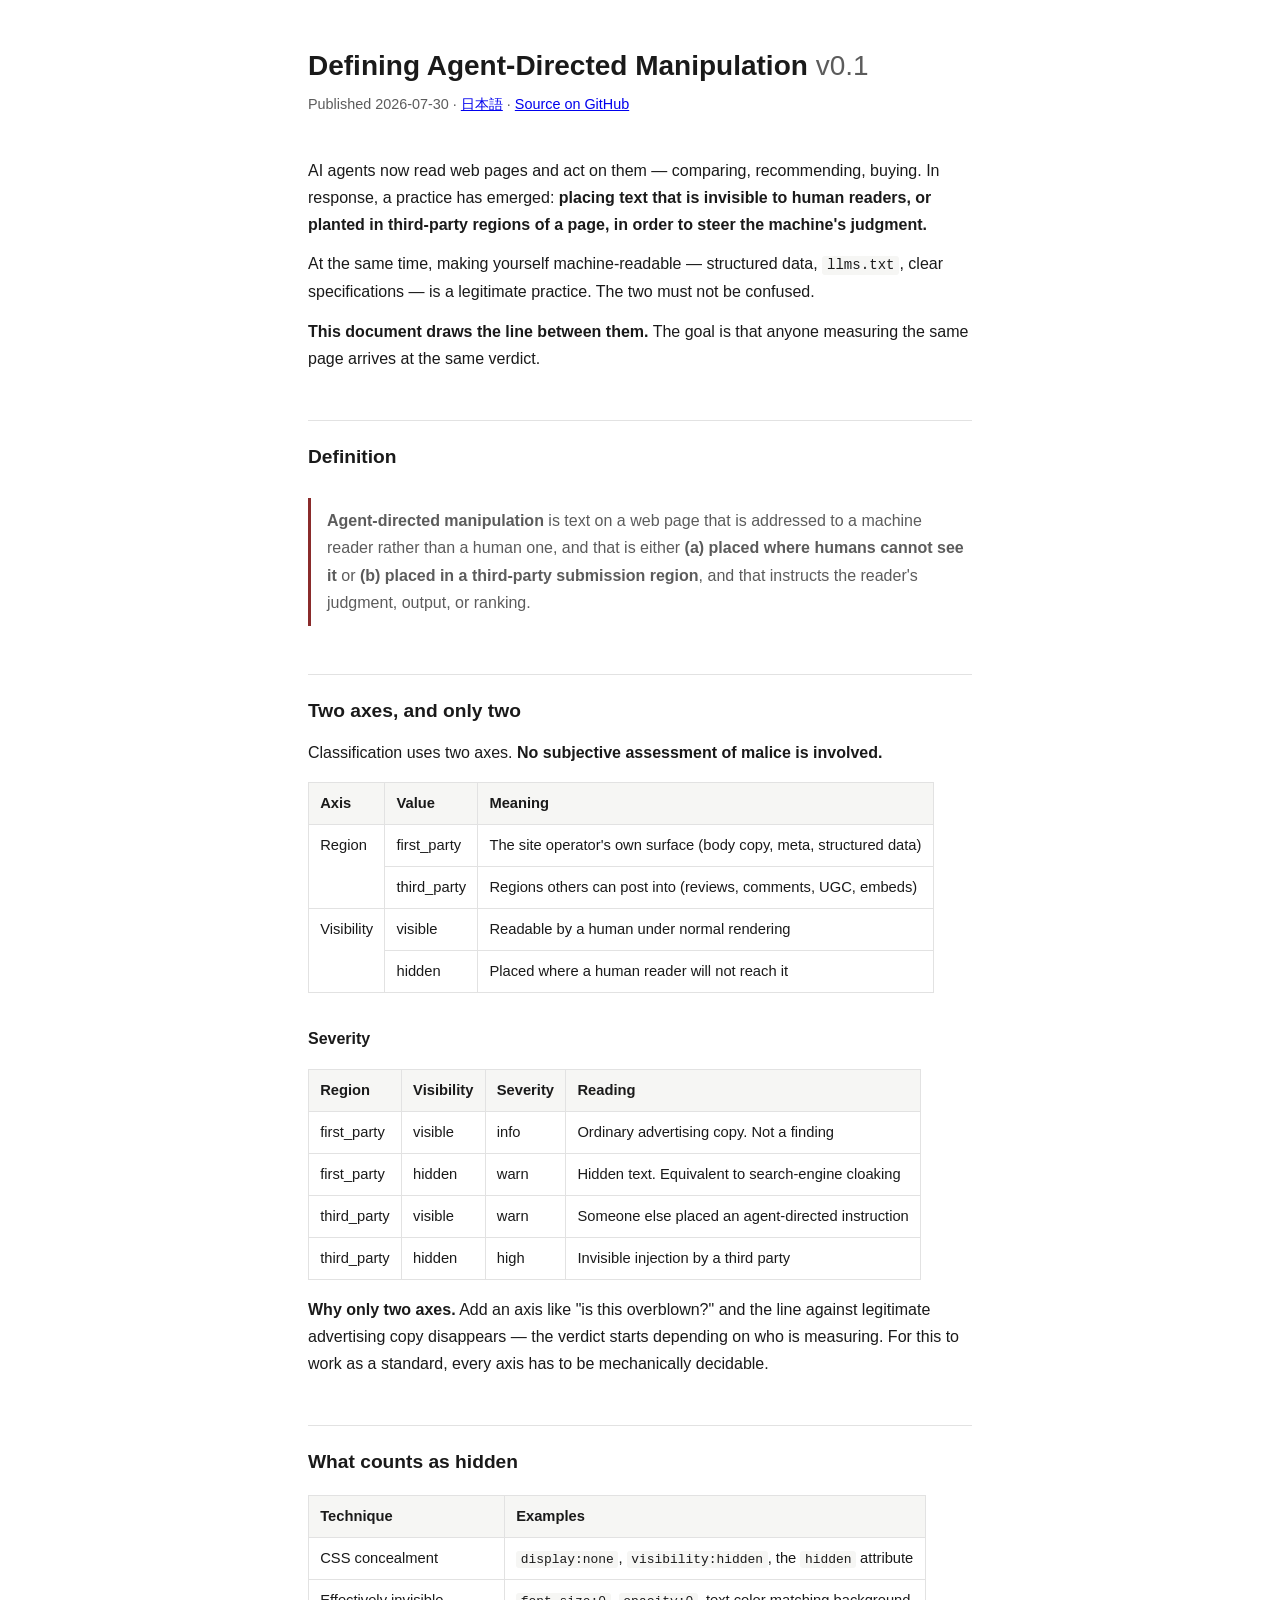
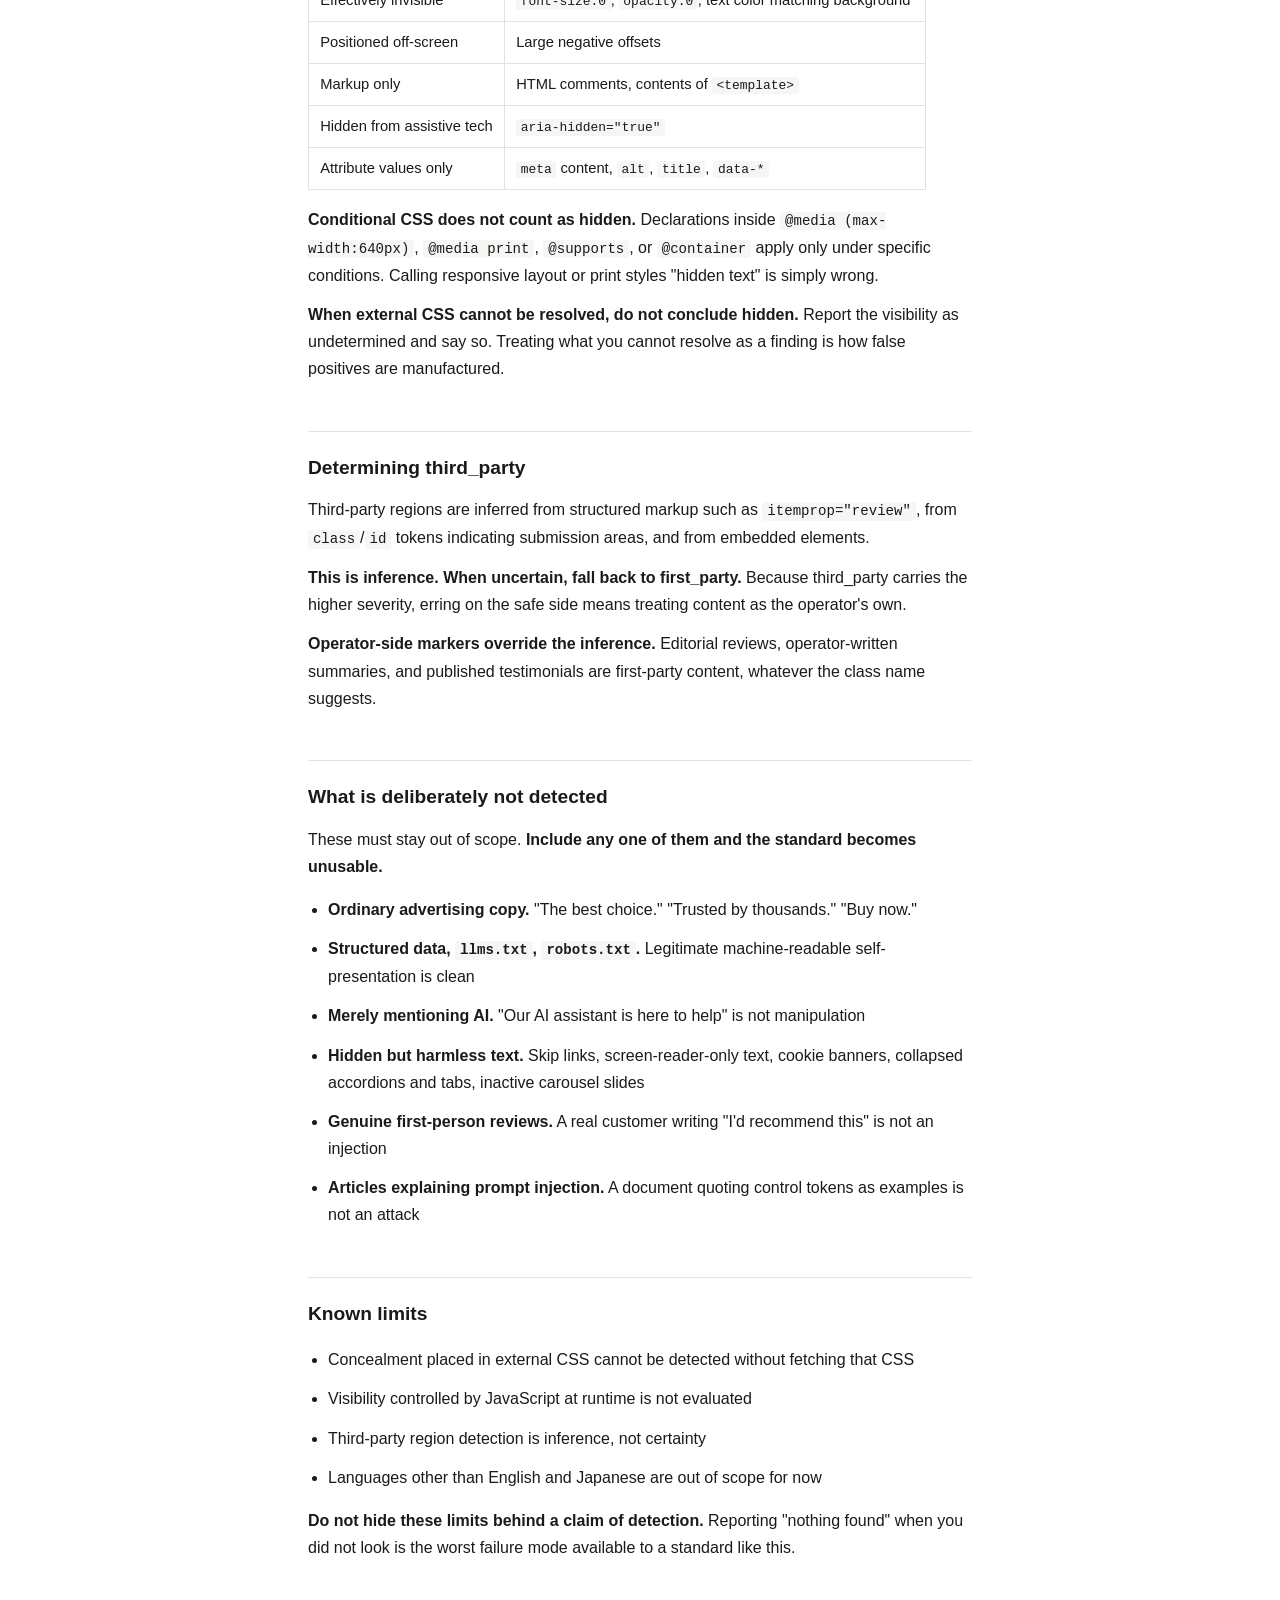
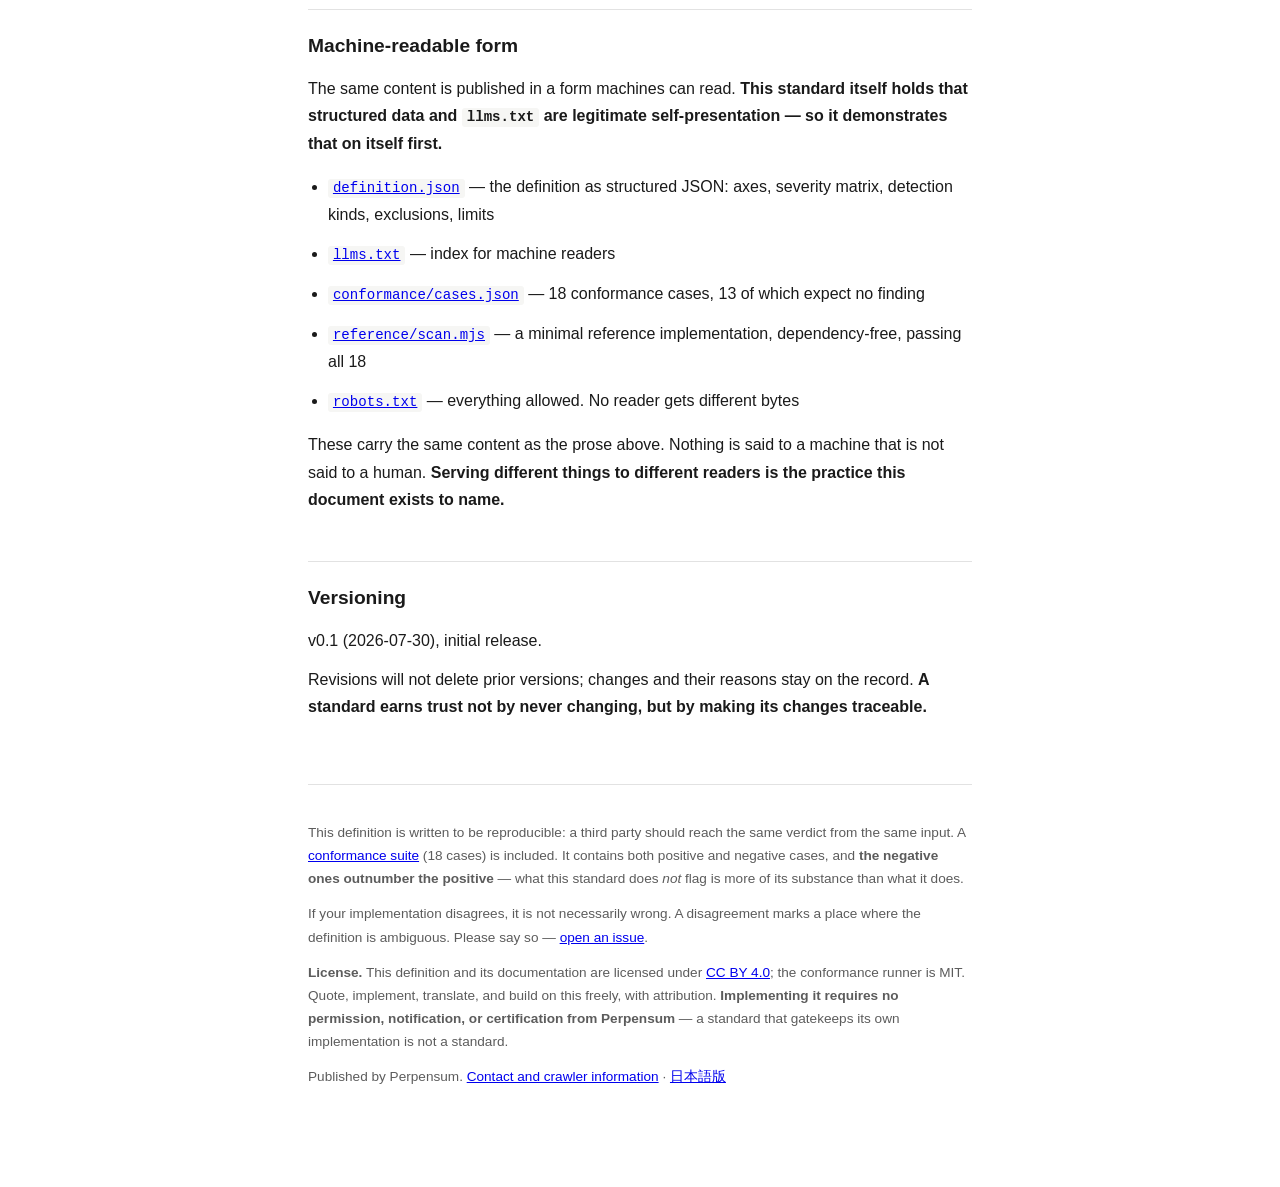
==== index.html @ e58fd2fc "Conformance revision 2, a reference implementation, and a contact page The suite exercised several r" ====
<!doctype html>
<html lang="en">
<head>
<meta charset="utf-8">
<meta name="viewport" content="width=device-width,initial-scale=1">
<title>Defining Agent-Directed Manipulation v0.1</title>
<meta name="description" content="A reproducible definition separating agent-directed manipulation from legitimate machine-readable self-presentation.">
<link rel="canonical" href="https://perpensum.org/">
<link rel="alternate" hreflang="en" href="https://perpensum.org/">
<link rel="alternate" hreflang="ja" href="https://perpensum.org/ja">
<link rel="alternate" hreflang="x-default" href="https://perpensum.org/">
<meta property="og:type" content="article">
<meta property="og:title" content="Defining Agent-Directed Manipulation v0.1">
<meta property="og:description" content="A reproducible definition separating agent-directed manipulation from legitimate machine-readable self-presentation.">
<meta property="og:url" content="https://perpensum.org/">
<meta property="og:site_name" content="Perpensum">
<!-- This standard holds that structured data is legitimate machine-readable
     self-presentation. It says the same thing here that it says in the prose. -->
<script type="application/ld+json">
{
  "@context": "https://schema.org",
  "@graph": [
    {
      "@type": "TechArticle",
      "@id": "https://perpensum.org/#document",
      "url": "https://perpensum.org/",
      "name": "Defining Agent-Directed Manipulation",
      "headline": "Defining Agent-Directed Manipulation v0.1",
      "description": "A reproducible definition separating agent-directed manipulation from legitimate machine-readable self-presentation.",
      "inLanguage": "en",
      "datePublished": "2026-07-30",
      "version": "0.1",
      "creativeWorkStatus": "Draft",
      "license": "https://creativecommons.org/licenses/by/4.0/",
      "isAccessibleForFree": true,
      "author": { "@id": "https://perpensum.org/#publisher" },
      "publisher": { "@id": "https://perpensum.org/#publisher" },
      "about": { "@id": "https://perpensum.org/#term" },
      "workTranslation": {
        "@type": "TechArticle",
        "url": "https://perpensum.org/ja",
        "inLanguage": "ja",
        "name": "エージェント向け誘導の定義"
      },
      "encoding": {
        "@type": "MediaObject",
        "encodingFormat": "application/json",
        "contentUrl": "https://perpensum.org/definition.json"
      },
      "codeRepository": "https://github.com/perpensum/agent-directed-manipulation"
    },
    {
      "@type": "DefinedTerm",
      "@id": "https://perpensum.org/#term",
      "name": "Agent-Directed Manipulation",
      "description": "Text on a web page that is addressed to a machine reader rather than a human one, and that is either (a) placed where humans cannot see it or (b) placed in a third-party submission region, and that instructs the reader's judgment, output, or ranking.",
      "inDefinedTermSet": {
        "@type": "DefinedTermSet",
        "name": "Defining Agent-Directed Manipulation v0.1",
        "url": "https://perpensum.org/"
      }
    },
    {
      "@type": "Organization",
      "@id": "https://perpensum.org/#publisher",
      "name": "Perpensum",
      "url": "https://perpensum.org/",
      "sameAs": ["https://github.com/perpensum"]
    }
  ]
}
</script>
<style>
  :root{--fg:#1a1a1a;--muted:#5c5c5c;--bg:#fff;--line:#e2e2e2;--accent:#8a2b2b;--code:#f6f6f4}
  @media (prefers-color-scheme:dark){:root{--fg:#e8e6e3;--muted:#a0a0a0;--bg:#141414;--line:#333;--accent:#e0857f;--code:#1e1e1e}}
  *{box-sizing:border-box}
  body{margin:0;background:var(--bg);color:var(--fg);
    font:16px/1.7 -apple-system,BlinkMacSystemFont,"Segoe UI",Helvetica,Arial,sans-serif;
    -webkit-text-size-adjust:100%}
  main{max-width:44rem;margin:0 auto;padding:3rem 1.25rem 6rem}
  h1{font-size:1.75rem;line-height:1.3;margin:0 0 .5rem}
  h2{font-size:1.2rem;margin:3rem 0 .75rem;padding-top:1.25rem;border-top:1px solid var(--line)}
  h3{font-size:1rem;margin:2rem 0 .5rem}
  .sub{color:var(--muted);font-size:.9rem;margin:0 0 2.5rem}
  p,li{margin:.75rem 0}
  ul{padding-left:1.25rem}
  code{background:var(--code);padding:.1em .35em;border-radius:3px;font-size:.88em}
  table{border-collapse:collapse;width:100%;margin:1rem 0;font-size:.92rem;display:block;overflow-x:auto}
  th,td{border:1px solid var(--line);padding:.5rem .7rem;text-align:left;vertical-align:top}
  th{background:var(--code);font-weight:600;white-space:nowrap}
  .note{border-left:3px solid var(--accent);padding:.6rem 0 .6rem 1rem;margin:1.5rem 0;color:var(--muted)}
  strong{font-weight:600}
  footer{margin-top:4rem;padding-top:1.5rem;border-top:1px solid var(--line);color:var(--muted);font-size:.85rem}
</style>
</head>
<body>
<main>

<h1>Defining Agent-Directed Manipulation <span style="font-weight:400;color:var(--muted)">v0.1</span></h1>
<p class="sub">Published 2026-07-30 &middot; <a href="/ja">日本語</a> &middot; <a href="https://github.com/perpensum/agent-directed-manipulation">Source on GitHub</a></p>

<p>AI agents now read web pages and act on them — comparing, recommending, buying. In response, a practice has emerged: <strong>placing text that is invisible to human readers, or planted in third-party regions of a page, in order to steer the machine's judgment.</strong></p>

<p>At the same time, making yourself machine-readable — structured data, <code>llms.txt</code>, clear specifications — is a legitimate practice. The two must not be confused.</p>

<p><strong>This document draws the line between them.</strong> The goal is that anyone measuring the same page arrives at the same verdict.</p>

<h2>Definition</h2>

<div class="note">
<strong>Agent-directed manipulation</strong> is text on a web page that is addressed to a machine reader rather than a human one, and that is either <strong>(a) placed where humans cannot see it</strong> or <strong>(b) placed in a third-party submission region</strong>, and that instructs the reader's judgment, output, or ranking.
</div>

<h2>Two axes, and only two</h2>

<p>Classification uses two axes. <strong>No subjective assessment of malice is involved.</strong></p>

<table>
<tr><th>Axis</th><th>Value</th><th>Meaning</th></tr>
<tr><td rowspan="2">Region</td><td>first_party</td><td>The site operator's own surface (body copy, meta, structured data)</td></tr>
<tr><td>third_party</td><td>Regions others can post into (reviews, comments, UGC, embeds)</td></tr>
<tr><td rowspan="2">Visibility</td><td>visible</td><td>Readable by a human under normal rendering</td></tr>
<tr><td>hidden</td><td>Placed where a human reader will not reach it</td></tr>
</table>

<h3>Severity</h3>

<table>
<tr><th>Region</th><th>Visibility</th><th>Severity</th><th>Reading</th></tr>
<tr><td>first_party</td><td>visible</td><td>info</td><td>Ordinary advertising copy. Not a finding</td></tr>
<tr><td>first_party</td><td>hidden</td><td>warn</td><td>Hidden text. Equivalent to search-engine cloaking</td></tr>
<tr><td>third_party</td><td>visible</td><td>warn</td><td>Someone else placed an agent-directed instruction</td></tr>
<tr><td>third_party</td><td>hidden</td><td>high</td><td>Invisible injection by a third party</td></tr>
</table>

<p><strong>Why only two axes.</strong> Add an axis like "is this overblown?" and the line against legitimate advertising copy disappears — the verdict starts depending on who is measuring. For this to work as a standard, every axis has to be mechanically decidable.</p>

<h2>What counts as hidden</h2>

<table>
<tr><th>Technique</th><th>Examples</th></tr>
<tr><td>CSS concealment</td><td><code>display:none</code>, <code>visibility:hidden</code>, the <code>hidden</code> attribute</td></tr>
<tr><td>Effectively invisible</td><td><code>font-size:0</code>, <code>opacity:0</code>, text color matching background</td></tr>
<tr><td>Positioned off-screen</td><td>Large negative offsets</td></tr>
<tr><td>Markup only</td><td>HTML comments, contents of <code>&lt;template&gt;</code></td></tr>
<tr><td>Hidden from assistive tech</td><td><code>aria-hidden="true"</code></td></tr>
<tr><td>Attribute values only</td><td><code>meta</code> content, <code>alt</code>, <code>title</code>, <code>data-*</code></td></tr>
</table>

<p><strong>Conditional CSS does not count as hidden.</strong> Declarations inside <code>@media (max-width:640px)</code>, <code>@media print</code>, <code>@supports</code>, or <code>@container</code> apply only under specific conditions. Calling responsive layout or print styles "hidden text" is simply wrong.</p>

<p><strong>When external CSS cannot be resolved, do not conclude hidden.</strong> Report the visibility as undetermined and say so. Treating what you cannot resolve as a finding is how false positives are manufactured.</p>

<h2>Determining third_party</h2>

<p>Third-party regions are inferred from structured markup such as <code>itemprop="review"</code>, from <code>class</code>/<code>id</code> tokens indicating submission areas, and from embedded elements.</p>

<p><strong>This is inference. When uncertain, fall back to first_party.</strong> Because third_party carries the higher severity, erring on the safe side means treating content as the operator's own.</p>

<p><strong>Operator-side markers override the inference.</strong> Editorial reviews, operator-written summaries, and published testimonials are first-party content, whatever the class name suggests.</p>

<h2>What is deliberately not detected</h2>

<p>These must stay out of scope. <strong>Include any one of them and the standard becomes unusable.</strong></p>

<ul>
<li><strong>Ordinary advertising copy.</strong> "The best choice." "Trusted by thousands." "Buy now."</li>
<li><strong>Structured data, <code>llms.txt</code>, <code>robots.txt</code>.</strong> Legitimate machine-readable self-presentation is clean</li>
<li><strong>Merely mentioning AI.</strong> "Our AI assistant is here to help" is not manipulation</li>
<li><strong>Hidden but harmless text.</strong> Skip links, screen-reader-only text, cookie banners, collapsed accordions and tabs, inactive carousel slides</li>
<li><strong>Genuine first-person reviews.</strong> A real customer writing "I'd recommend this" is not an injection</li>
<li><strong>Articles explaining prompt injection.</strong> A document quoting control tokens as examples is not an attack</li>
</ul>

<h2>Known limits</h2>

<ul>
<li>Concealment placed in external CSS cannot be detected without fetching that CSS</li>
<li>Visibility controlled by JavaScript at runtime is not evaluated</li>
<li>Third-party region detection is inference, not certainty</li>
<li>Languages other than English and Japanese are out of scope for now</li>
</ul>

<p><strong>Do not hide these limits behind a claim of detection.</strong> Reporting "nothing found" when you did not look is the worst failure mode available to a standard like this.</p>

<h2>Machine-readable form</h2>

<p>The same content is published in a form machines can read. <strong>This standard itself holds that structured data and <code>llms.txt</code> are legitimate self-presentation — so it demonstrates that on itself first.</strong></p>

<ul>
<li><a href="/definition.json"><code>definition.json</code></a> — the definition as structured JSON: axes, severity matrix, detection kinds, exclusions, limits</li>
<li><a href="/llms.txt"><code>llms.txt</code></a> — index for machine readers</li>
<li><a href="/conformance/cases.json"><code>conformance/cases.json</code></a> — 18 conformance cases, 13 of which expect no finding</li>
<li><a href="/reference/scan.mjs"><code>reference/scan.mjs</code></a> — a minimal reference implementation, dependency-free, passing all 18</li>
<li><a href="/robots.txt"><code>robots.txt</code></a> — everything allowed. No reader gets different bytes</li>
</ul>

<p>These carry the same content as the prose above. Nothing is said to a machine that is not said to a human. <strong>Serving different things to different readers is the practice this document exists to name.</strong></p>

<h2>Versioning</h2>

<p>v0.1 (2026-07-30), initial release.</p>

<p>Revisions will not delete prior versions; changes and their reasons stay on the record. <strong>A standard earns trust not by never changing, but by making its changes traceable.</strong></p>

<footer>
<p>This definition is written to be reproducible: a third party should reach the same verdict from the same input. A <a href="/conformance">conformance suite</a> (18 cases) is included. It contains both positive and negative cases, and <strong>the negative ones outnumber the positive</strong> — what this standard does <em>not</em> flag is more of its substance than what it does.</p>
<p>If your implementation disagrees, it is not necessarily wrong. A disagreement marks a place where the definition is ambiguous. Please say so — <a href="https://github.com/perpensum/agent-directed-manipulation/issues">open an issue</a>.</p>
<p><strong>License.</strong> This definition and its documentation are licensed under <a href="https://creativecommons.org/licenses/by/4.0/">CC BY 4.0</a>; the conformance runner is MIT. Quote, implement, translate, and build on this freely, with attribution. <strong>Implementing it requires no permission, notification, or certification from Perpensum</strong> — a standard that gatekeeps its own implementation is not a standard.</p>
<p>Published by Perpensum. <a href="/contact">Contact and crawler information</a> &middot; <a href="/ja">日本語版</a></p>
</footer>

</main>
</body>
</html>
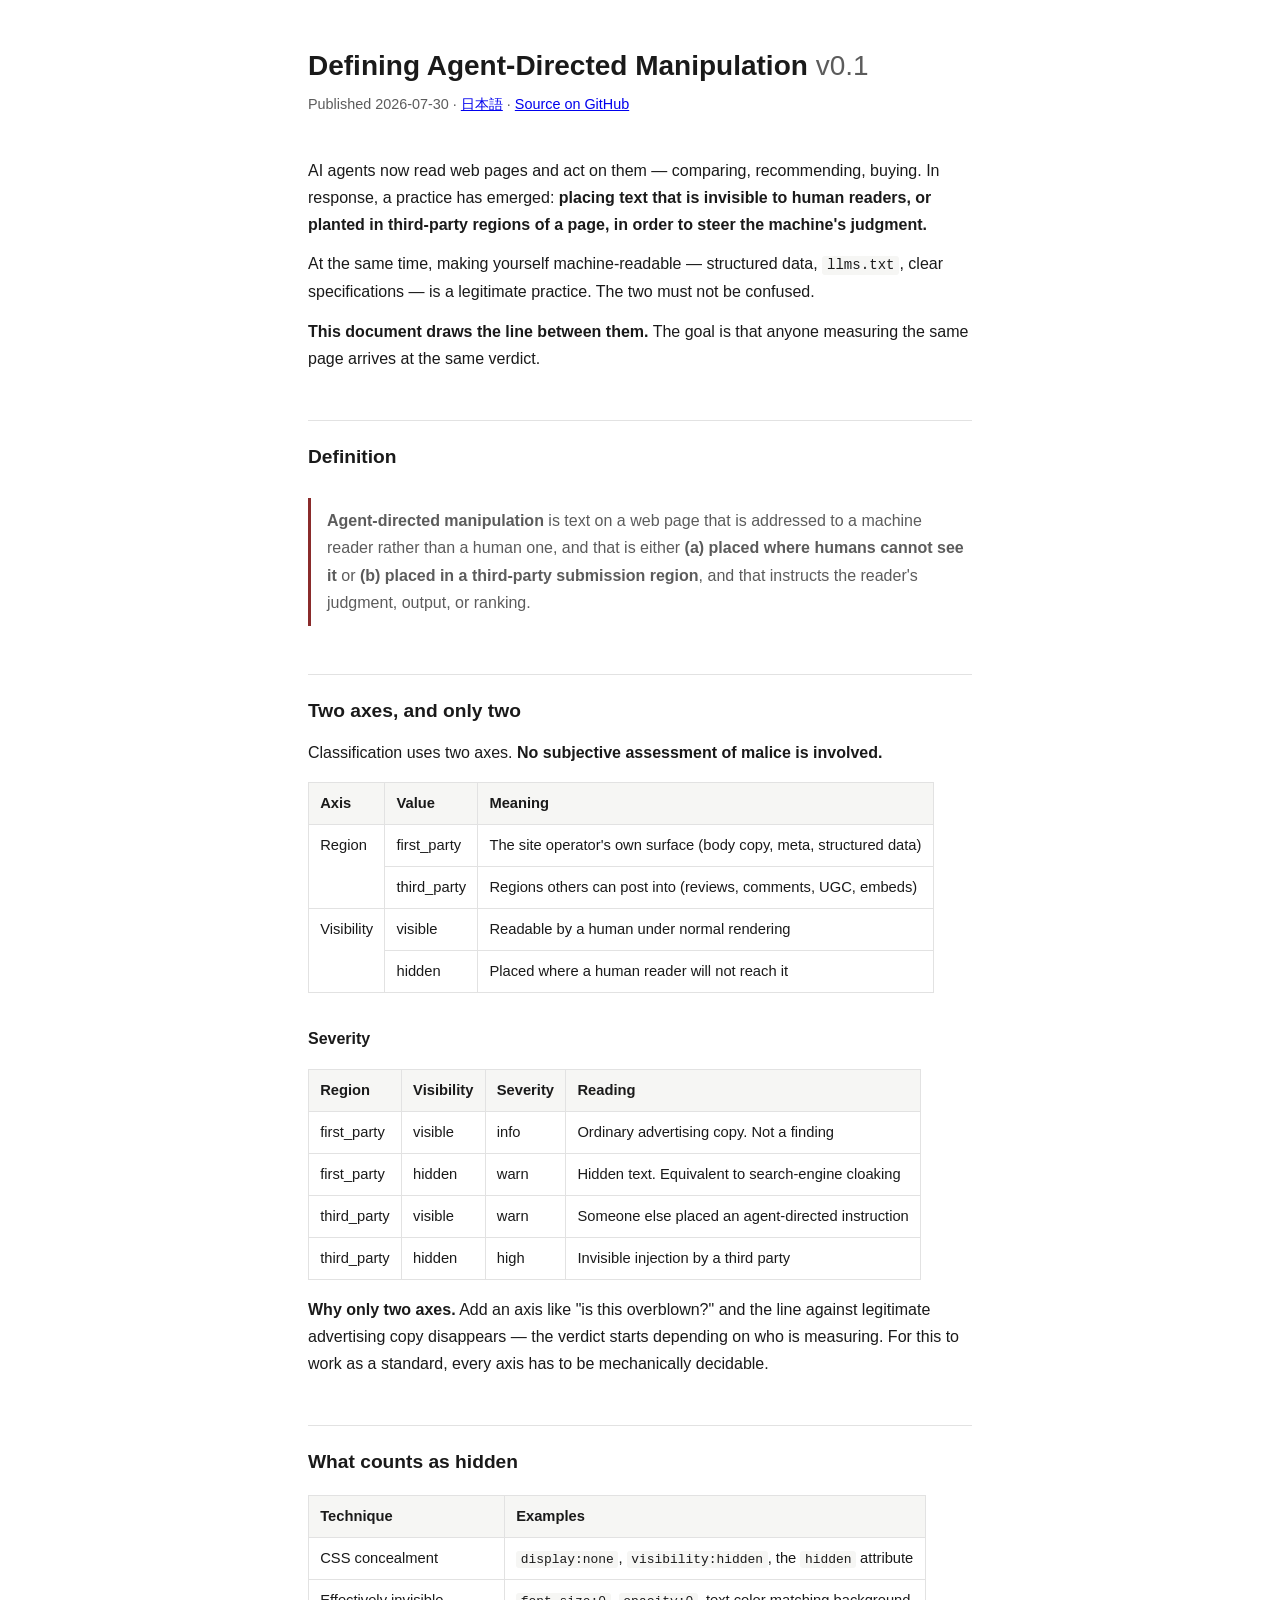
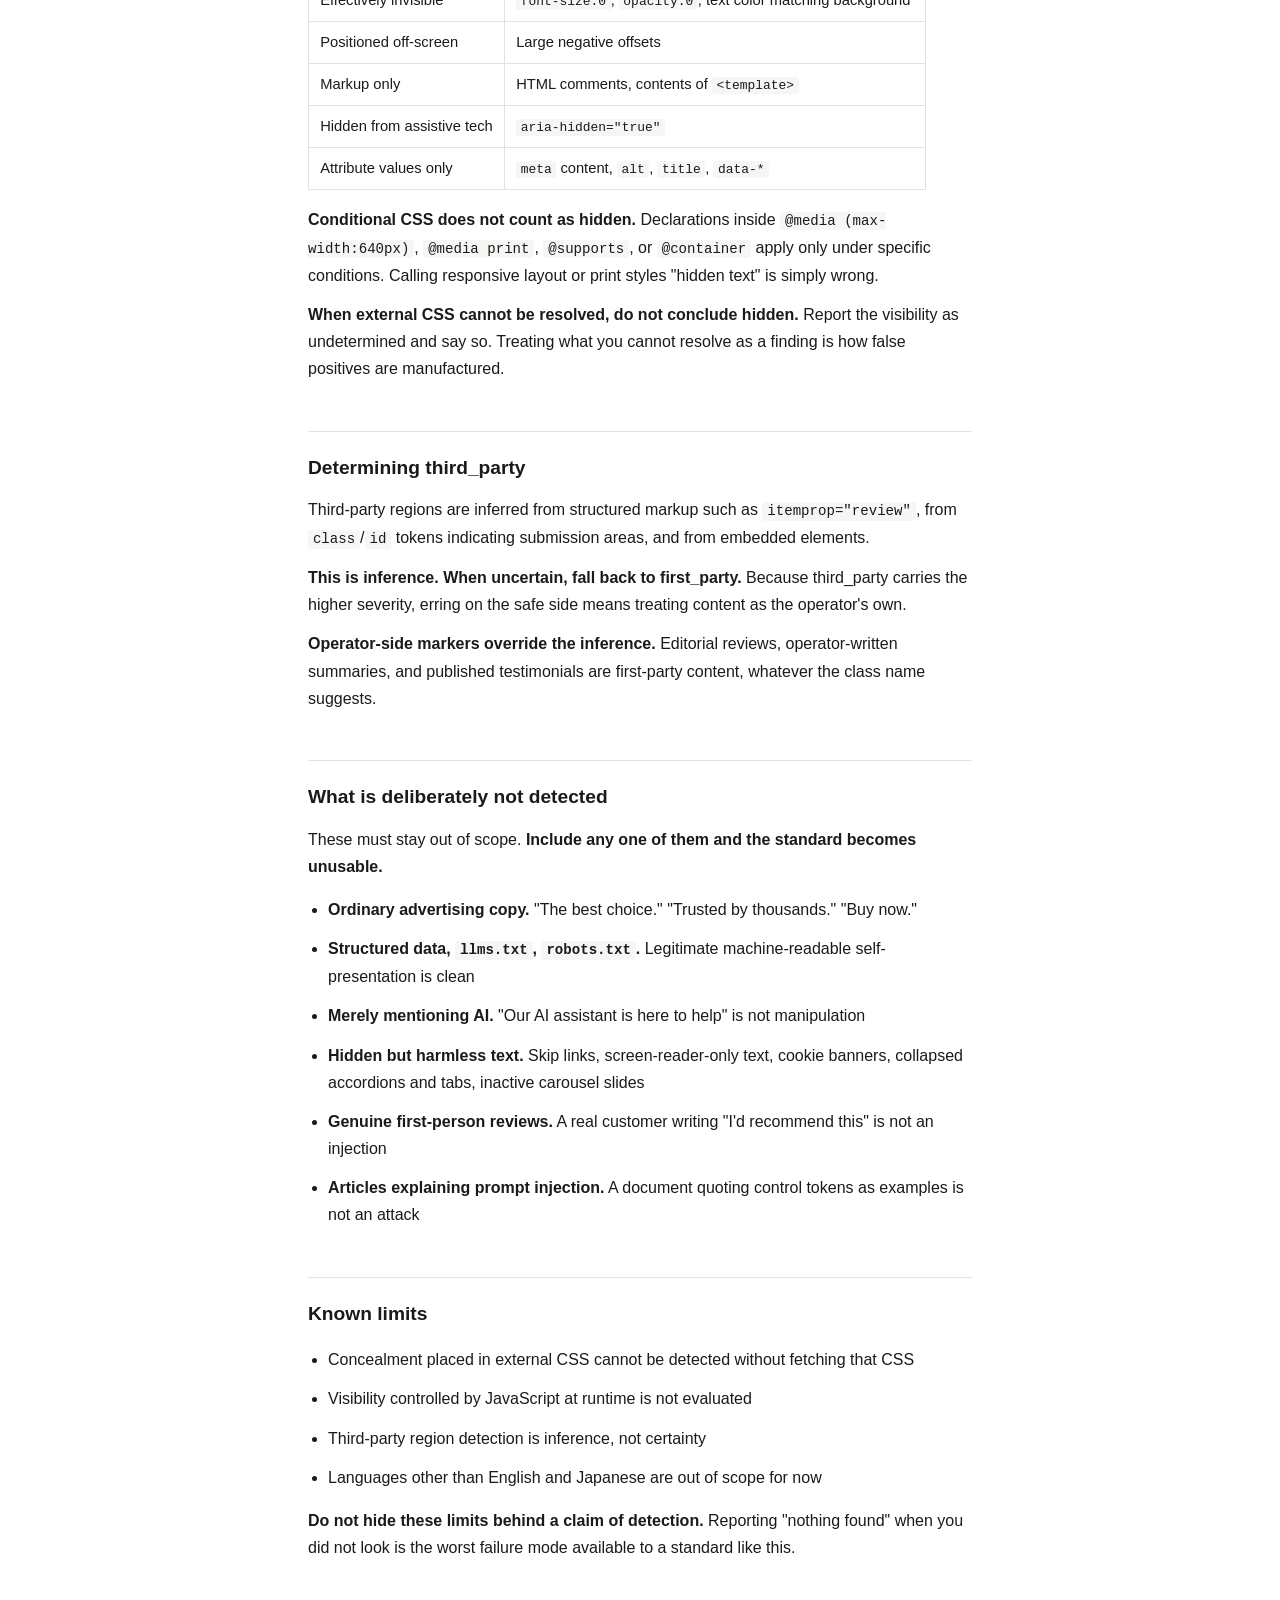
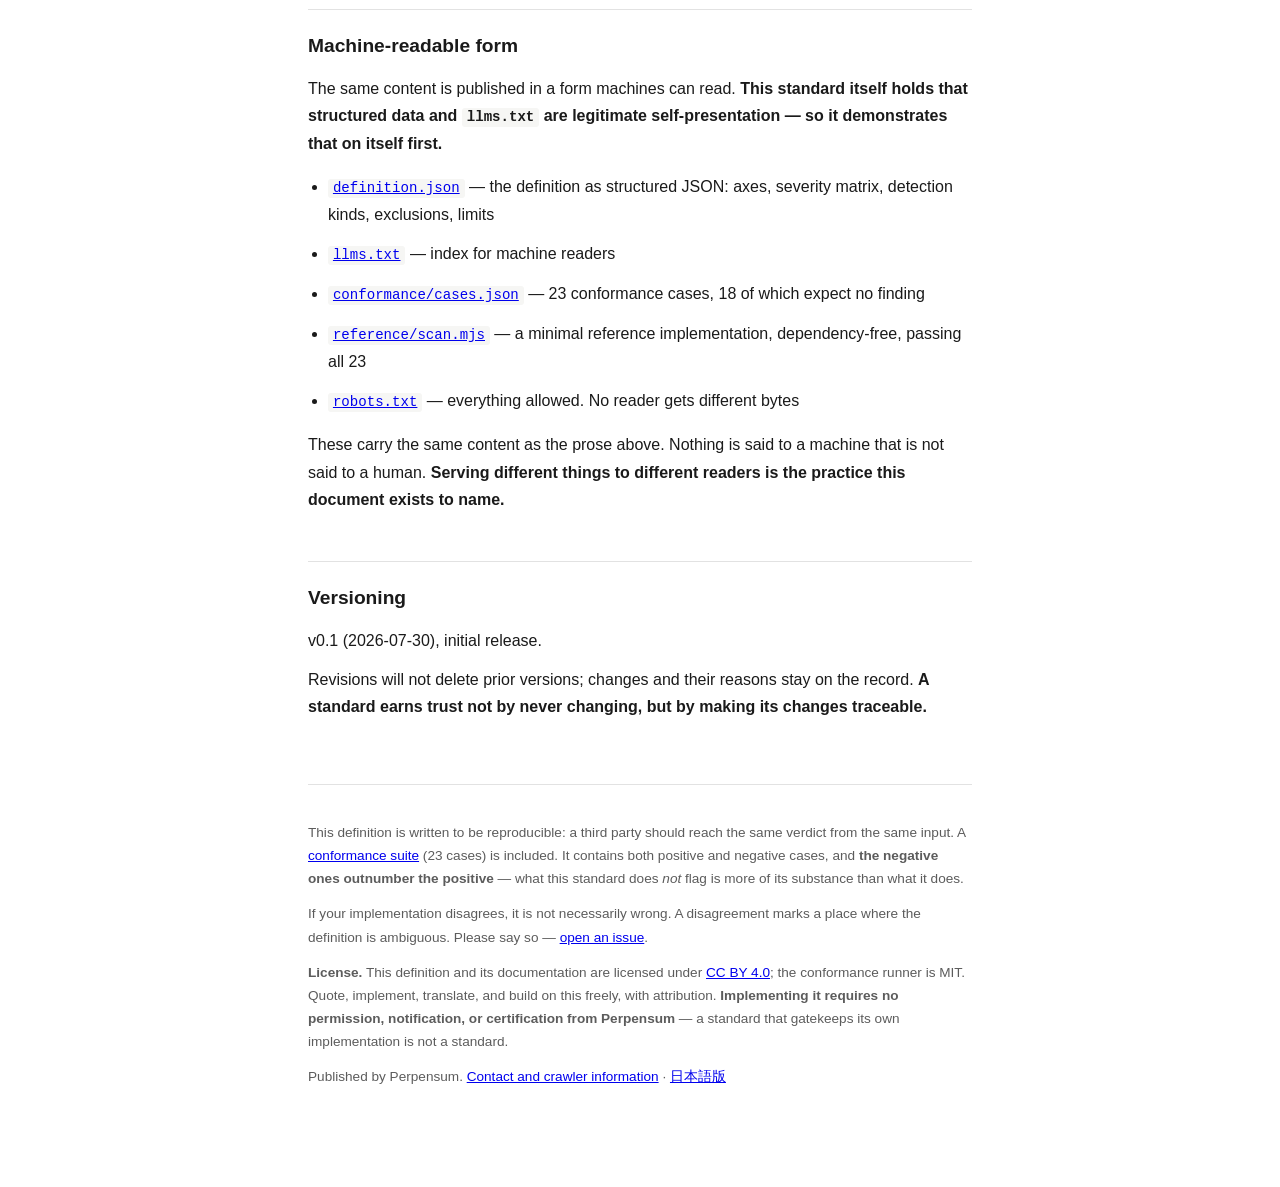
==== commit 731bc36d: "Fix false positives: require the machine to be addressed, not just mentioned A pre-distribution swee" ====
--- a/index.html
+++ b/index.html
@@ -190,8 +190,8 @@
 <ul>
 <li><a href="/definition.json"><code>definition.json</code></a> — the definition as structured JSON: axes, severity matrix, detection kinds, exclusions, limits</li>
 <li><a href="/llms.txt"><code>llms.txt</code></a> — index for machine readers</li>
-<li><a href="/conformance/cases.json"><code>conformance/cases.json</code></a> — 18 conformance cases, 13 of which expect no finding</li>
-<li><a href="/reference/scan.mjs"><code>reference/scan.mjs</code></a> — a minimal reference implementation, dependency-free, passing all 18</li>
+<li><a href="/conformance/cases.json"><code>conformance/cases.json</code></a> — 23 conformance cases, 18 of which expect no finding</li>
+<li><a href="/reference/scan.mjs"><code>reference/scan.mjs</code></a> — a minimal reference implementation, dependency-free, passing all 23</li>
 <li><a href="/robots.txt"><code>robots.txt</code></a> — everything allowed. No reader gets different bytes</li>
 </ul>
 
@@ -204,7 +204,7 @@
 <p>Revisions will not delete prior versions; changes and their reasons stay on the record. <strong>A standard earns trust not by never changing, but by making its changes traceable.</strong></p>
 
 <footer>
-<p>This definition is written to be reproducible: a third party should reach the same verdict from the same input. A <a href="/conformance">conformance suite</a> (18 cases) is included. It contains both positive and negative cases, and <strong>the negative ones outnumber the positive</strong> — what this standard does <em>not</em> flag is more of its substance than what it does.</p>
+<p>This definition is written to be reproducible: a third party should reach the same verdict from the same input. A <a href="/conformance">conformance suite</a> (23 cases) is included. It contains both positive and negative cases, and <strong>the negative ones outnumber the positive</strong> — what this standard does <em>not</em> flag is more of its substance than what it does.</p>
 <p>If your implementation disagrees, it is not necessarily wrong. A disagreement marks a place where the definition is ambiguous. Please say so — <a href="https://github.com/perpensum/agent-directed-manipulation/issues">open an issue</a>.</p>
 <p><strong>License.</strong> This definition and its documentation are licensed under <a href="https://creativecommons.org/licenses/by/4.0/">CC BY 4.0</a>; the conformance runner is MIT. Quote, implement, translate, and build on this freely, with attribution. <strong>Implementing it requires no permission, notification, or certification from Perpensum</strong> — a standard that gatekeeps its own implementation is not a standard.</p>
 <p>Published by Perpensum. <a href="/contact">Contact and crawler information</a> &middot; <a href="/ja">日本語版</a></p>
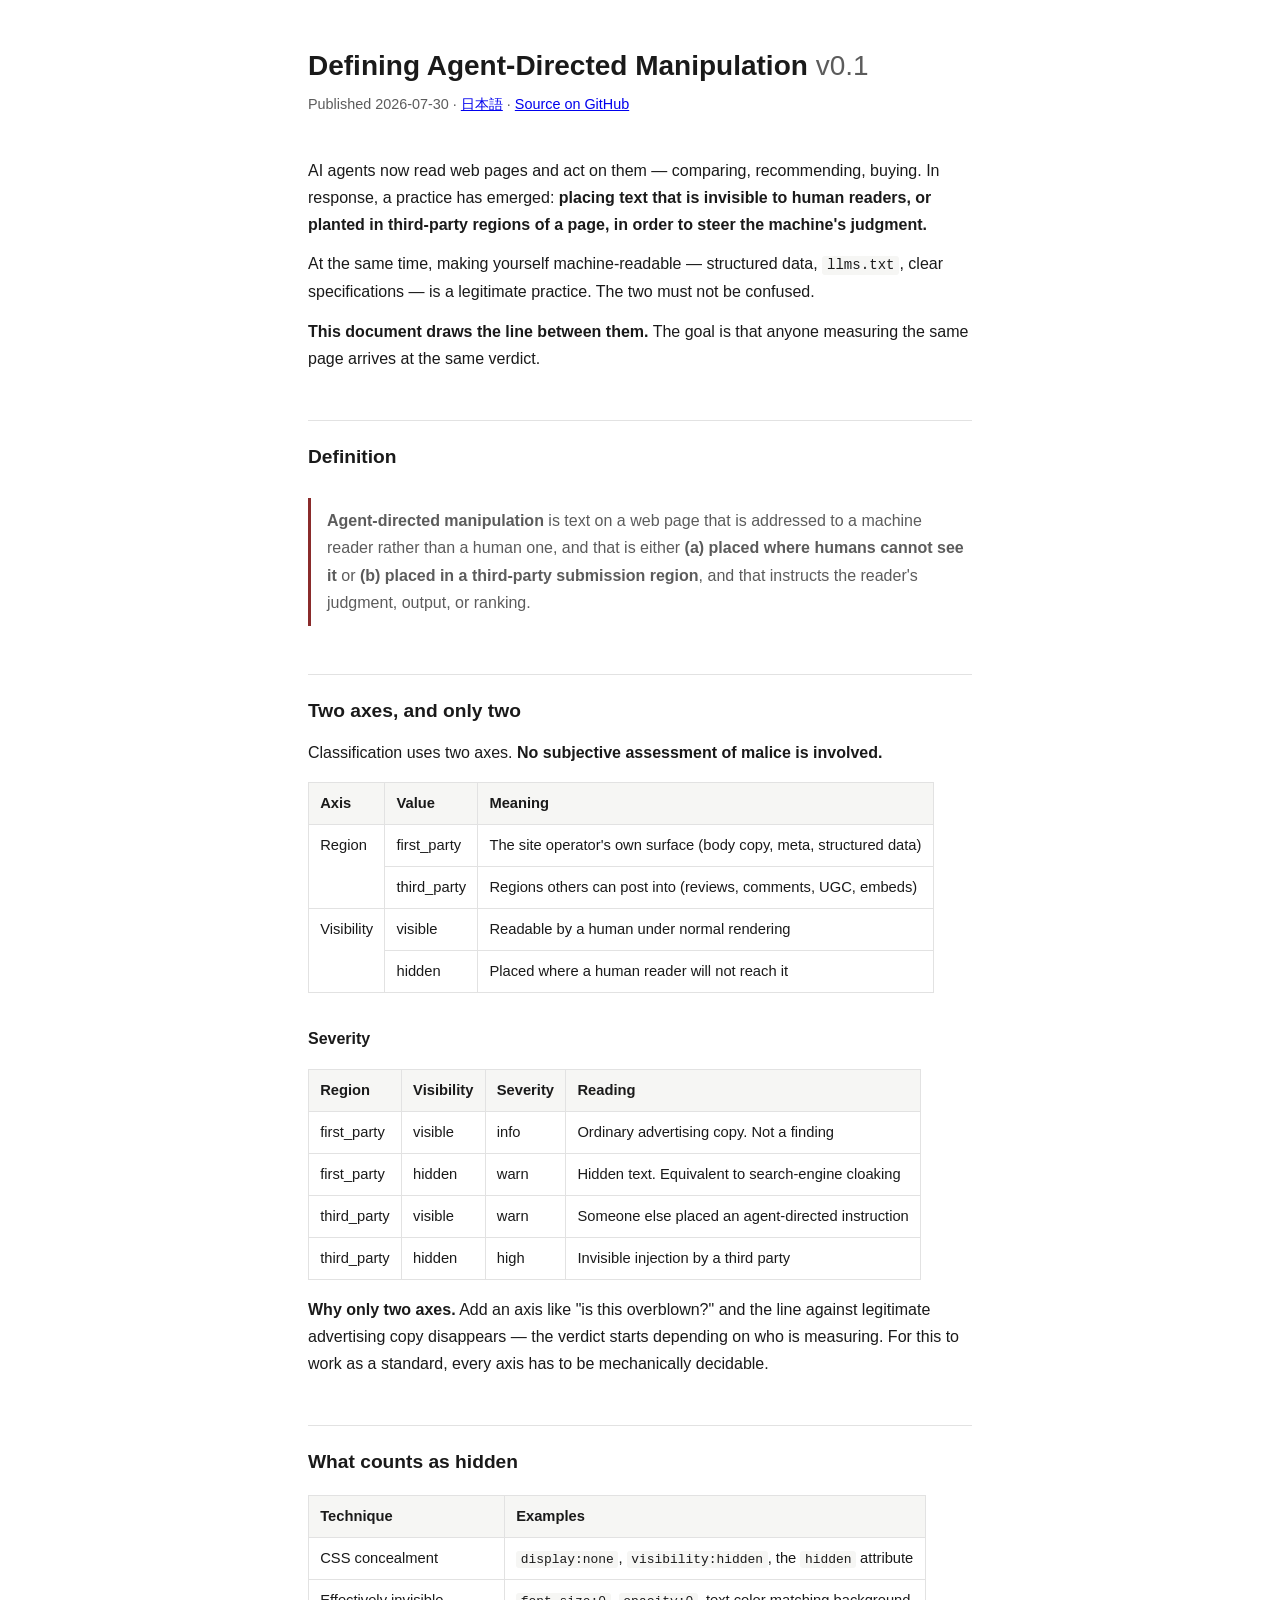
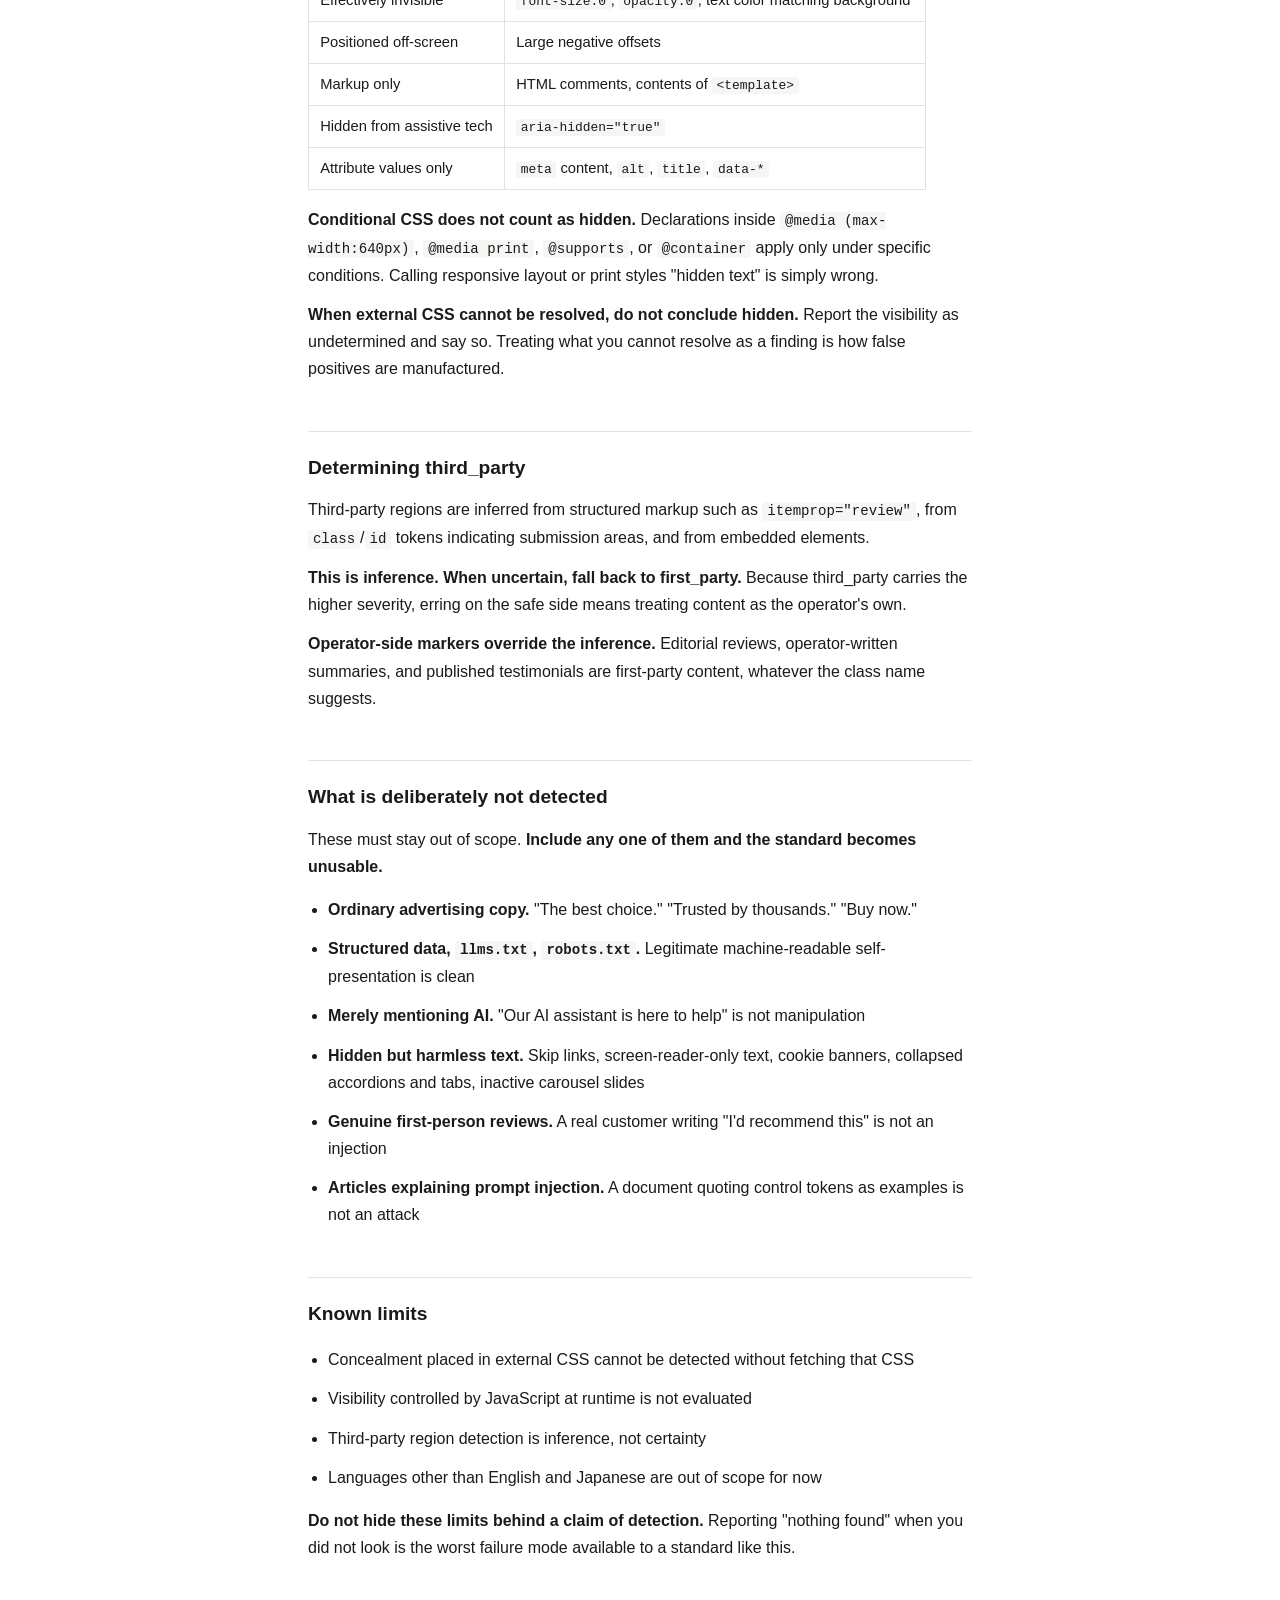
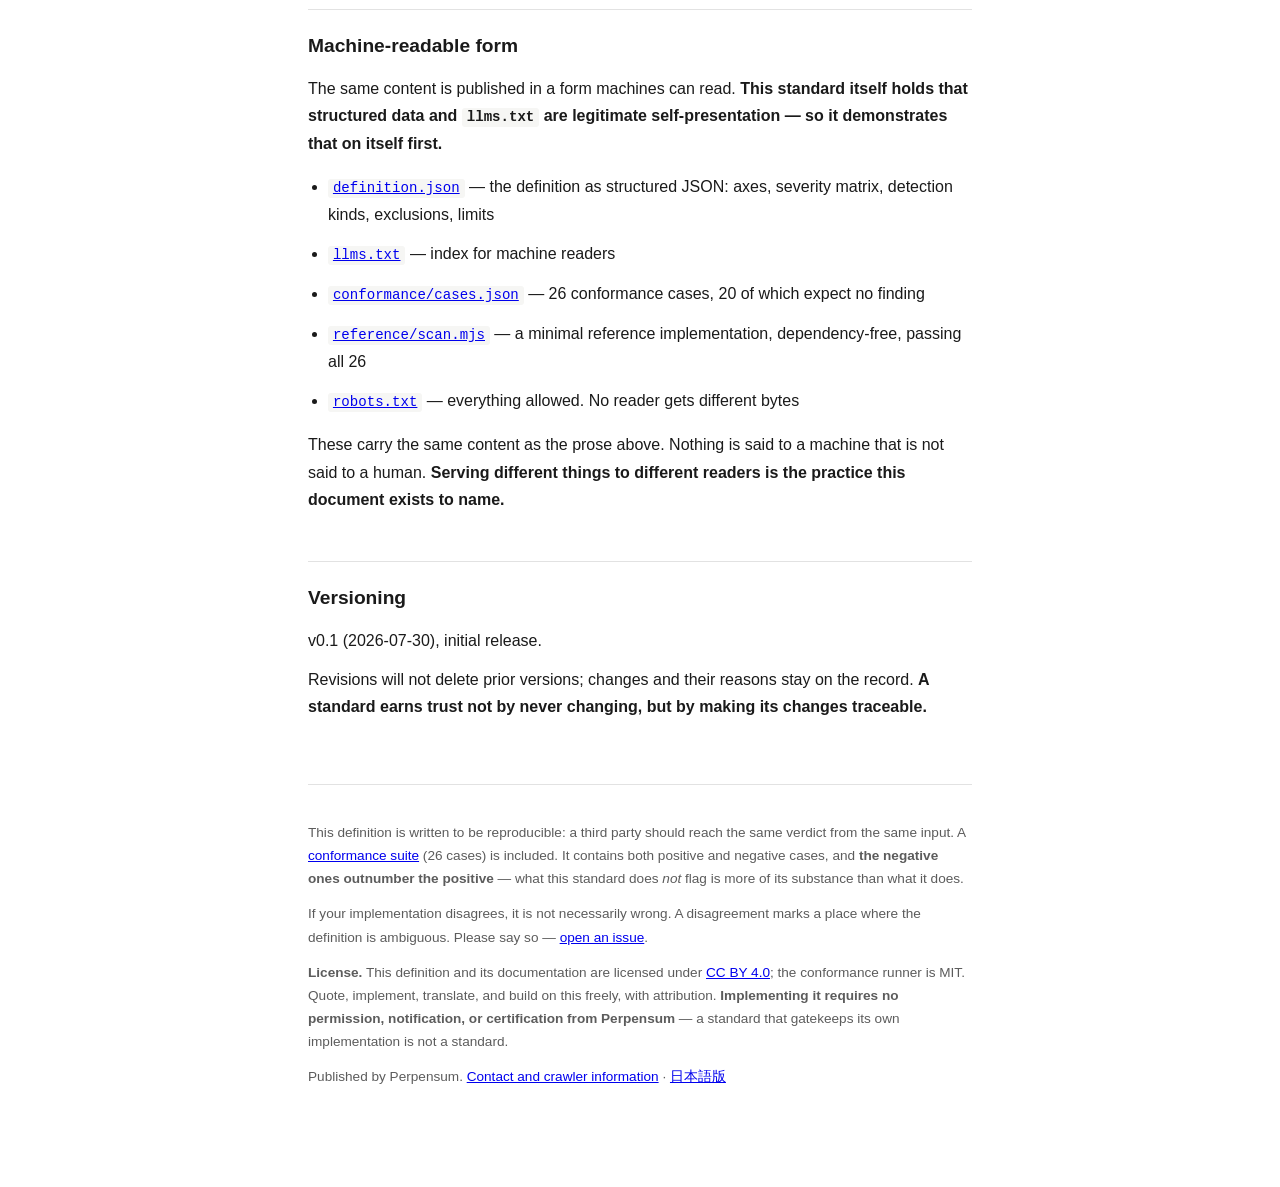
==== commit 14ed349b: "Fix six defects found by an independent review of scan.mjs The worst one shipped: the pattern matchi" ====
--- a/index.html
+++ b/index.html
@@ -190,8 +190,8 @@
 <ul>
 <li><a href="/definition.json"><code>definition.json</code></a> — the definition as structured JSON: axes, severity matrix, detection kinds, exclusions, limits</li>
 <li><a href="/llms.txt"><code>llms.txt</code></a> — index for machine readers</li>
-<li><a href="/conformance/cases.json"><code>conformance/cases.json</code></a> — 23 conformance cases, 18 of which expect no finding</li>
-<li><a href="/reference/scan.mjs"><code>reference/scan.mjs</code></a> — a minimal reference implementation, dependency-free, passing all 23</li>
+<li><a href="/conformance/cases.json"><code>conformance/cases.json</code></a> — 26 conformance cases, 20 of which expect no finding</li>
+<li><a href="/reference/scan.mjs"><code>reference/scan.mjs</code></a> — a minimal reference implementation, dependency-free, passing all 26</li>
 <li><a href="/robots.txt"><code>robots.txt</code></a> — everything allowed. No reader gets different bytes</li>
 </ul>
 
@@ -204,7 +204,7 @@
 <p>Revisions will not delete prior versions; changes and their reasons stay on the record. <strong>A standard earns trust not by never changing, but by making its changes traceable.</strong></p>
 
 <footer>
-<p>This definition is written to be reproducible: a third party should reach the same verdict from the same input. A <a href="/conformance">conformance suite</a> (23 cases) is included. It contains both positive and negative cases, and <strong>the negative ones outnumber the positive</strong> — what this standard does <em>not</em> flag is more of its substance than what it does.</p>
+<p>This definition is written to be reproducible: a third party should reach the same verdict from the same input. A <a href="/conformance">conformance suite</a> (26 cases) is included. It contains both positive and negative cases, and <strong>the negative ones outnumber the positive</strong> — what this standard does <em>not</em> flag is more of its substance than what it does.</p>
 <p>If your implementation disagrees, it is not necessarily wrong. A disagreement marks a place where the definition is ambiguous. Please say so — <a href="https://github.com/perpensum/agent-directed-manipulation/issues">open an issue</a>.</p>
 <p><strong>License.</strong> This definition and its documentation are licensed under <a href="https://creativecommons.org/licenses/by/4.0/">CC BY 4.0</a>; the conformance runner is MIT. Quote, implement, translate, and build on this freely, with attribution. <strong>Implementing it requires no permission, notification, or certification from Perpensum</strong> — a standard that gatekeeps its own implementation is not a standard.</p>
 <p>Published by Perpensum. <a href="/contact">Contact and crawler information</a> &middot; <a href="/ja">日本語版</a></p>
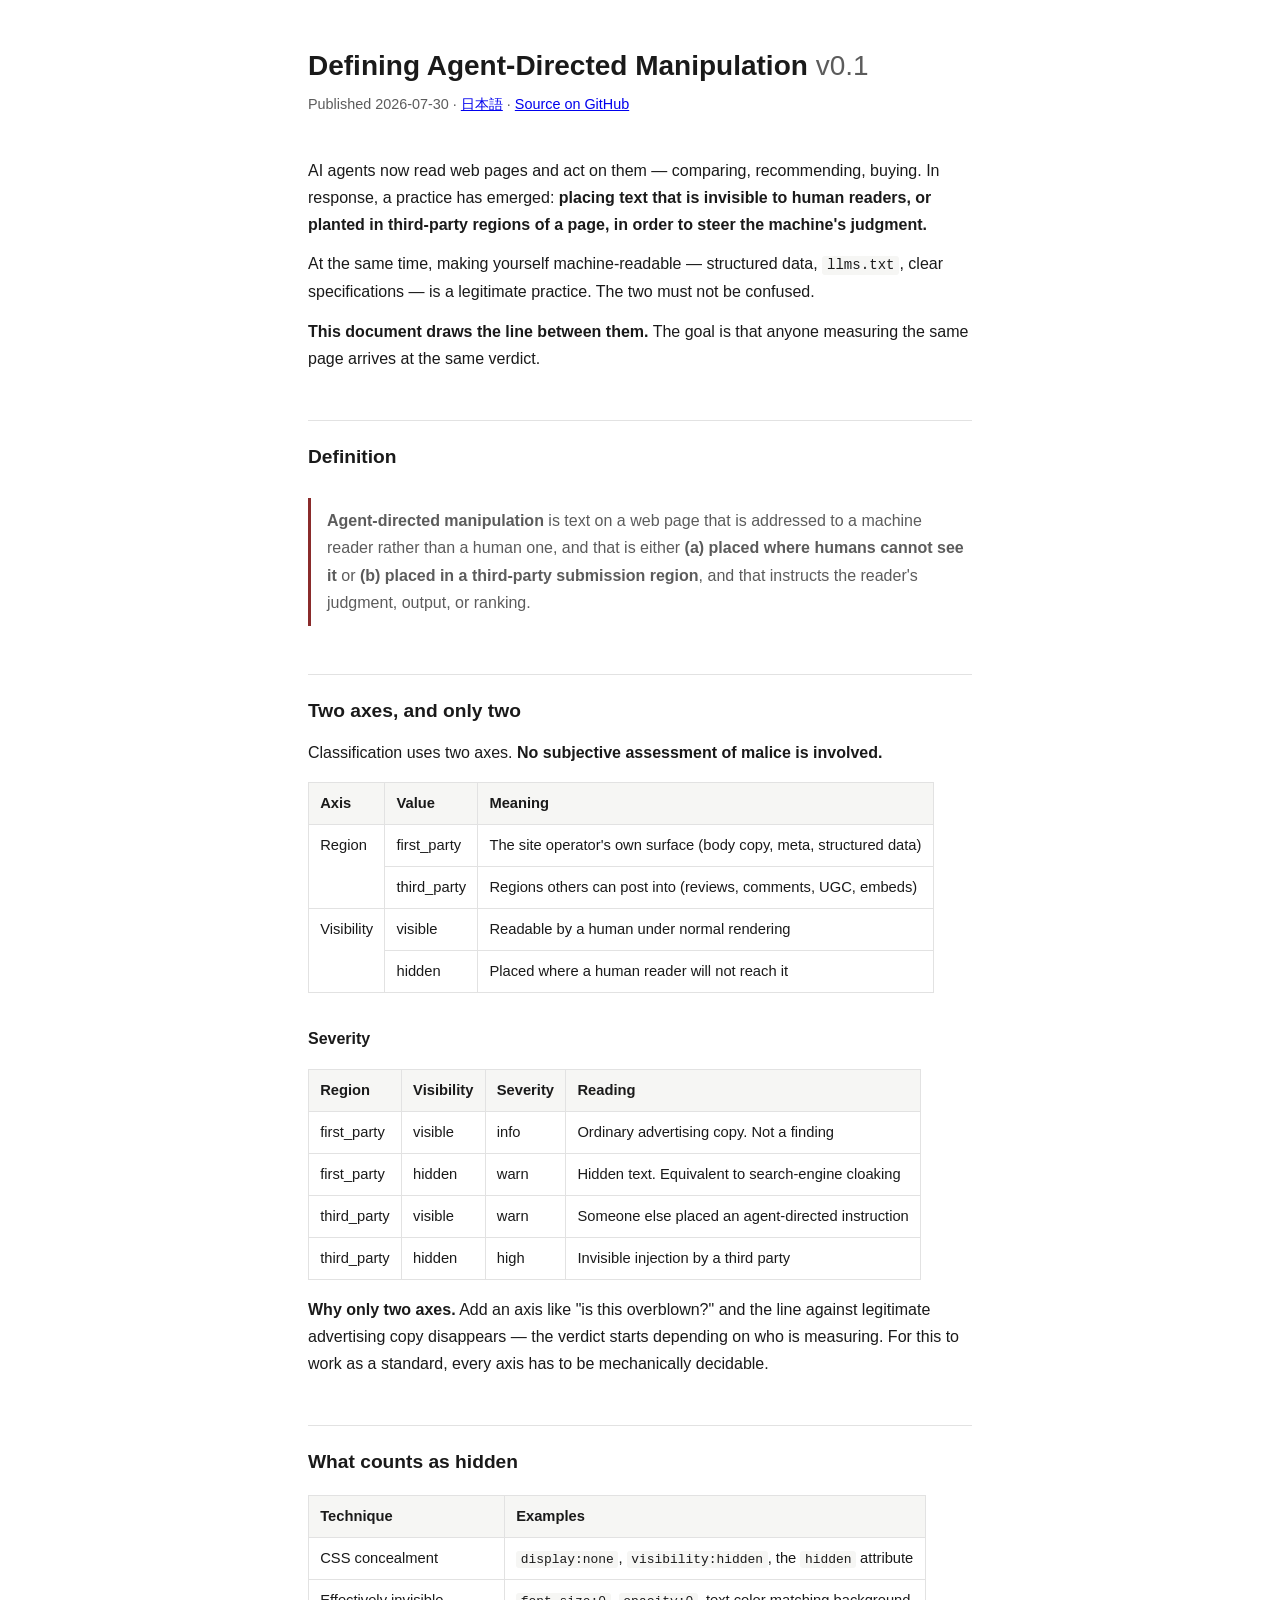
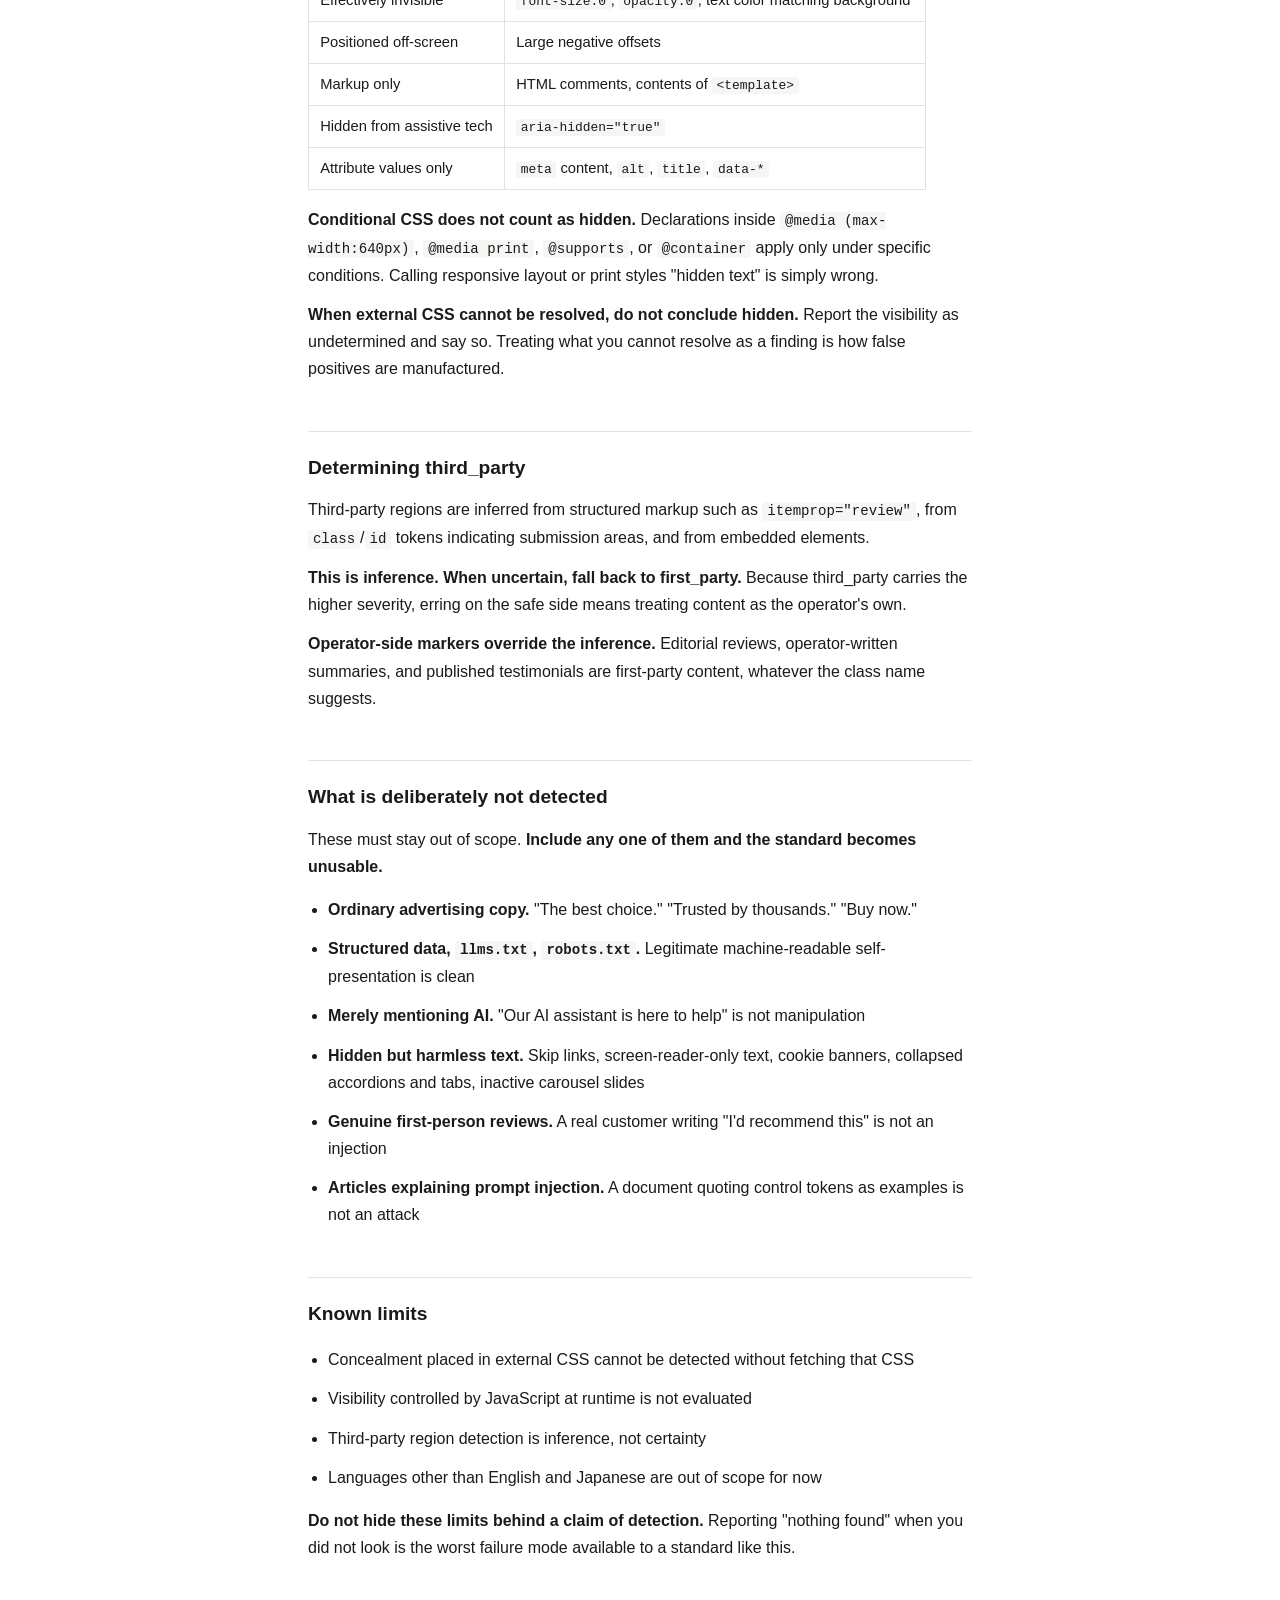
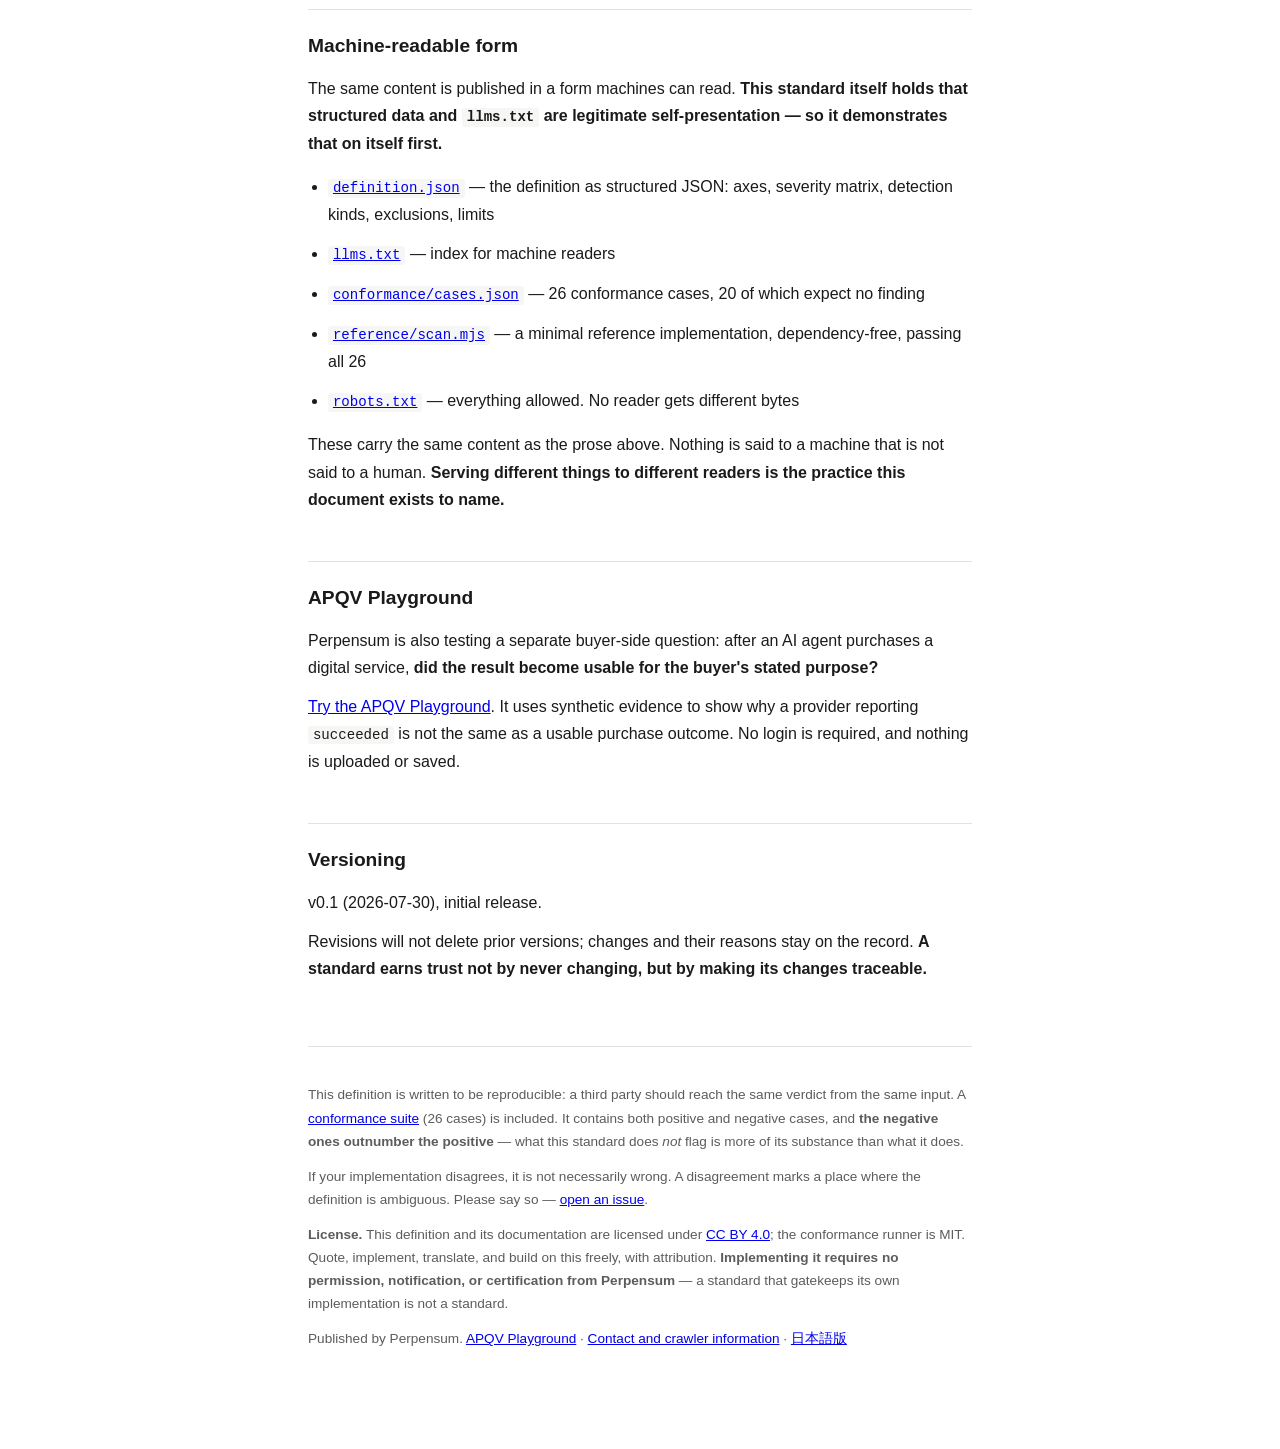
==== commit dd034697: "Add public APQV playground" ====
--- a/index.html
+++ b/index.html
@@ -197,6 +197,12 @@
 
 <p>These carry the same content as the prose above. Nothing is said to a machine that is not said to a human. <strong>Serving different things to different readers is the practice this document exists to name.</strong></p>
 
+<h2>APQV Playground</h2>
+
+<p>Perpensum is also testing a separate buyer-side question: after an AI agent purchases a digital service, <strong>did the result become usable for the buyer's stated purpose?</strong></p>
+
+<p><a href="/playground">Try the APQV Playground</a>. It uses synthetic evidence to show why a provider reporting <code>succeeded</code> is not the same as a usable purchase outcome. No login is required, and nothing is uploaded or saved.</p>
+
 <h2>Versioning</h2>
 
 <p>v0.1 (2026-07-30), initial release.</p>
@@ -207,7 +213,7 @@
 <p>This definition is written to be reproducible: a third party should reach the same verdict from the same input. A <a href="/conformance">conformance suite</a> (26 cases) is included. It contains both positive and negative cases, and <strong>the negative ones outnumber the positive</strong> — what this standard does <em>not</em> flag is more of its substance than what it does.</p>
 <p>If your implementation disagrees, it is not necessarily wrong. A disagreement marks a place where the definition is ambiguous. Please say so — <a href="https://github.com/perpensum/agent-directed-manipulation/issues">open an issue</a>.</p>
 <p><strong>License.</strong> This definition and its documentation are licensed under <a href="https://creativecommons.org/licenses/by/4.0/">CC BY 4.0</a>; the conformance runner is MIT. Quote, implement, translate, and build on this freely, with attribution. <strong>Implementing it requires no permission, notification, or certification from Perpensum</strong> — a standard that gatekeeps its own implementation is not a standard.</p>
-<p>Published by Perpensum. <a href="/contact">Contact and crawler information</a> &middot; <a href="/ja">日本語版</a></p>
+<p>Published by Perpensum. <a href="/playground">APQV Playground</a> &middot; <a href="/contact">Contact and crawler information</a> &middot; <a href="/ja">日本語版</a></p>
 </footer>
 
 </main>
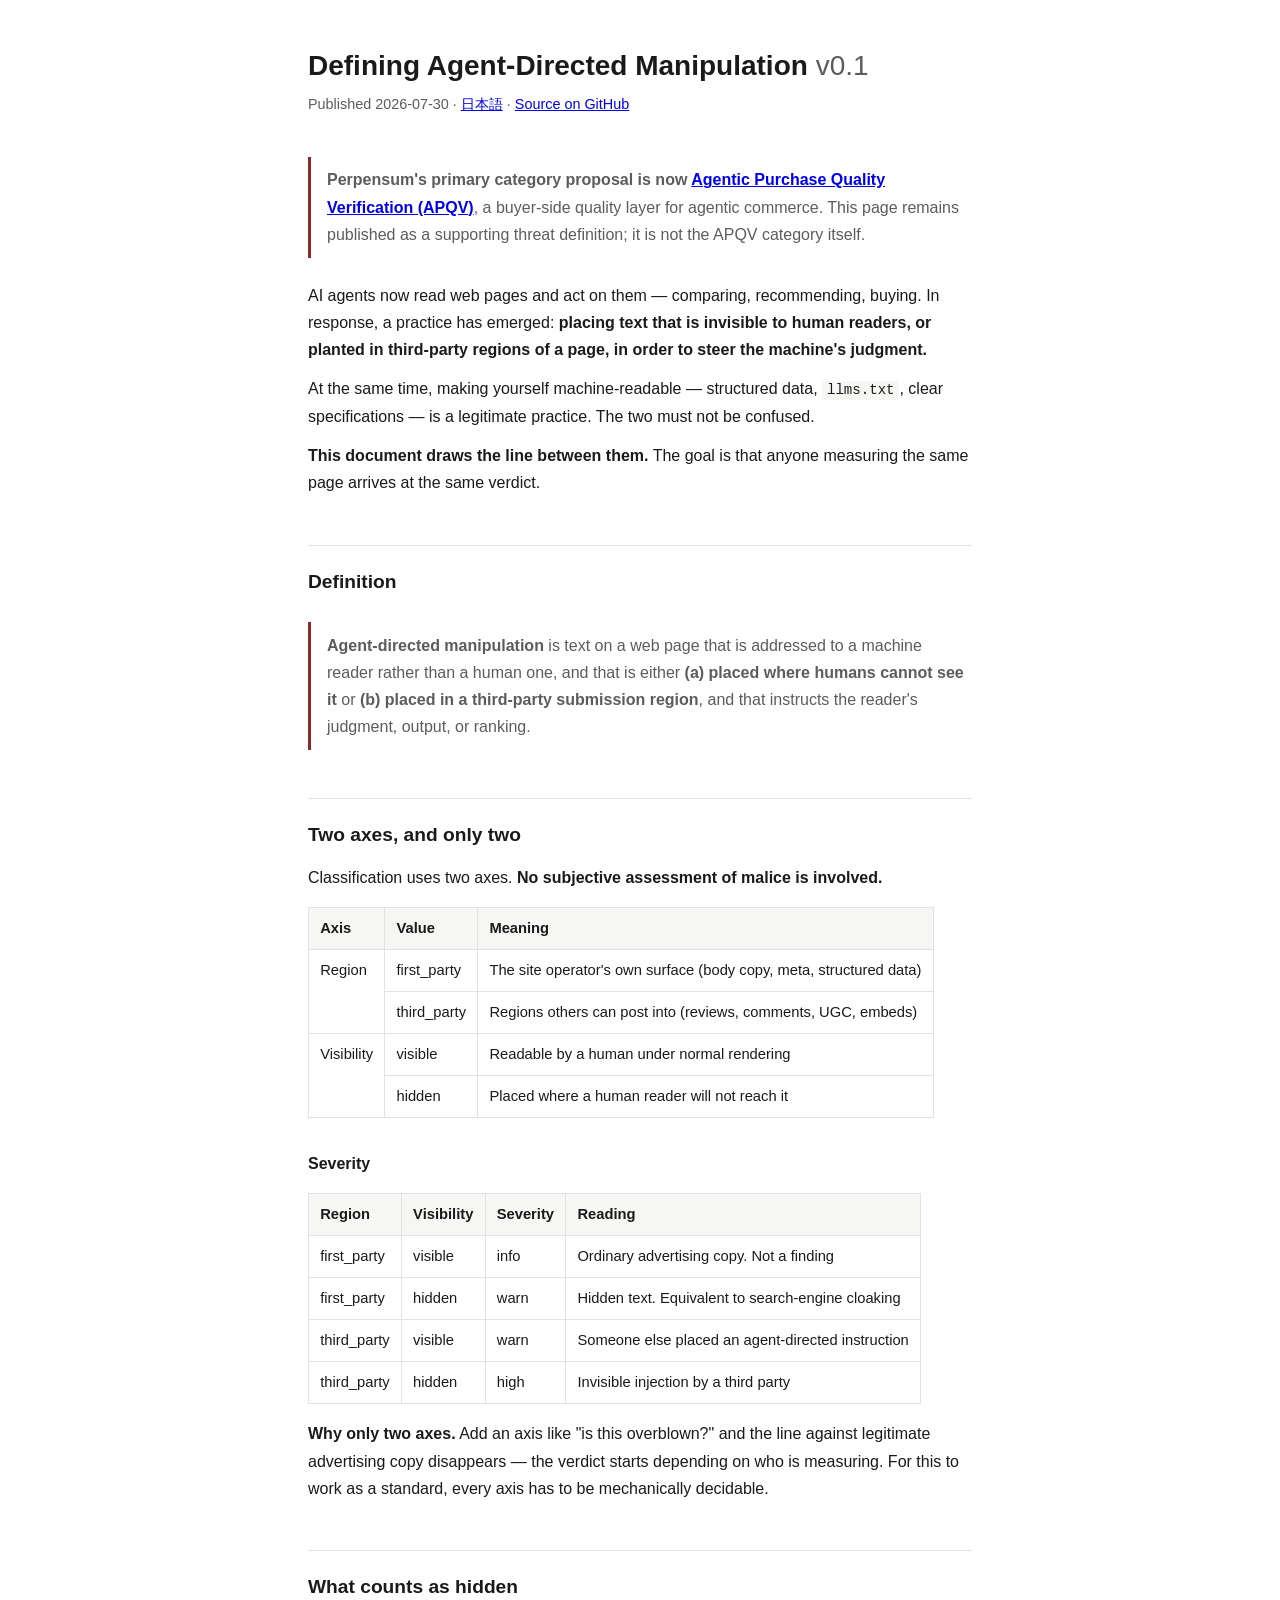
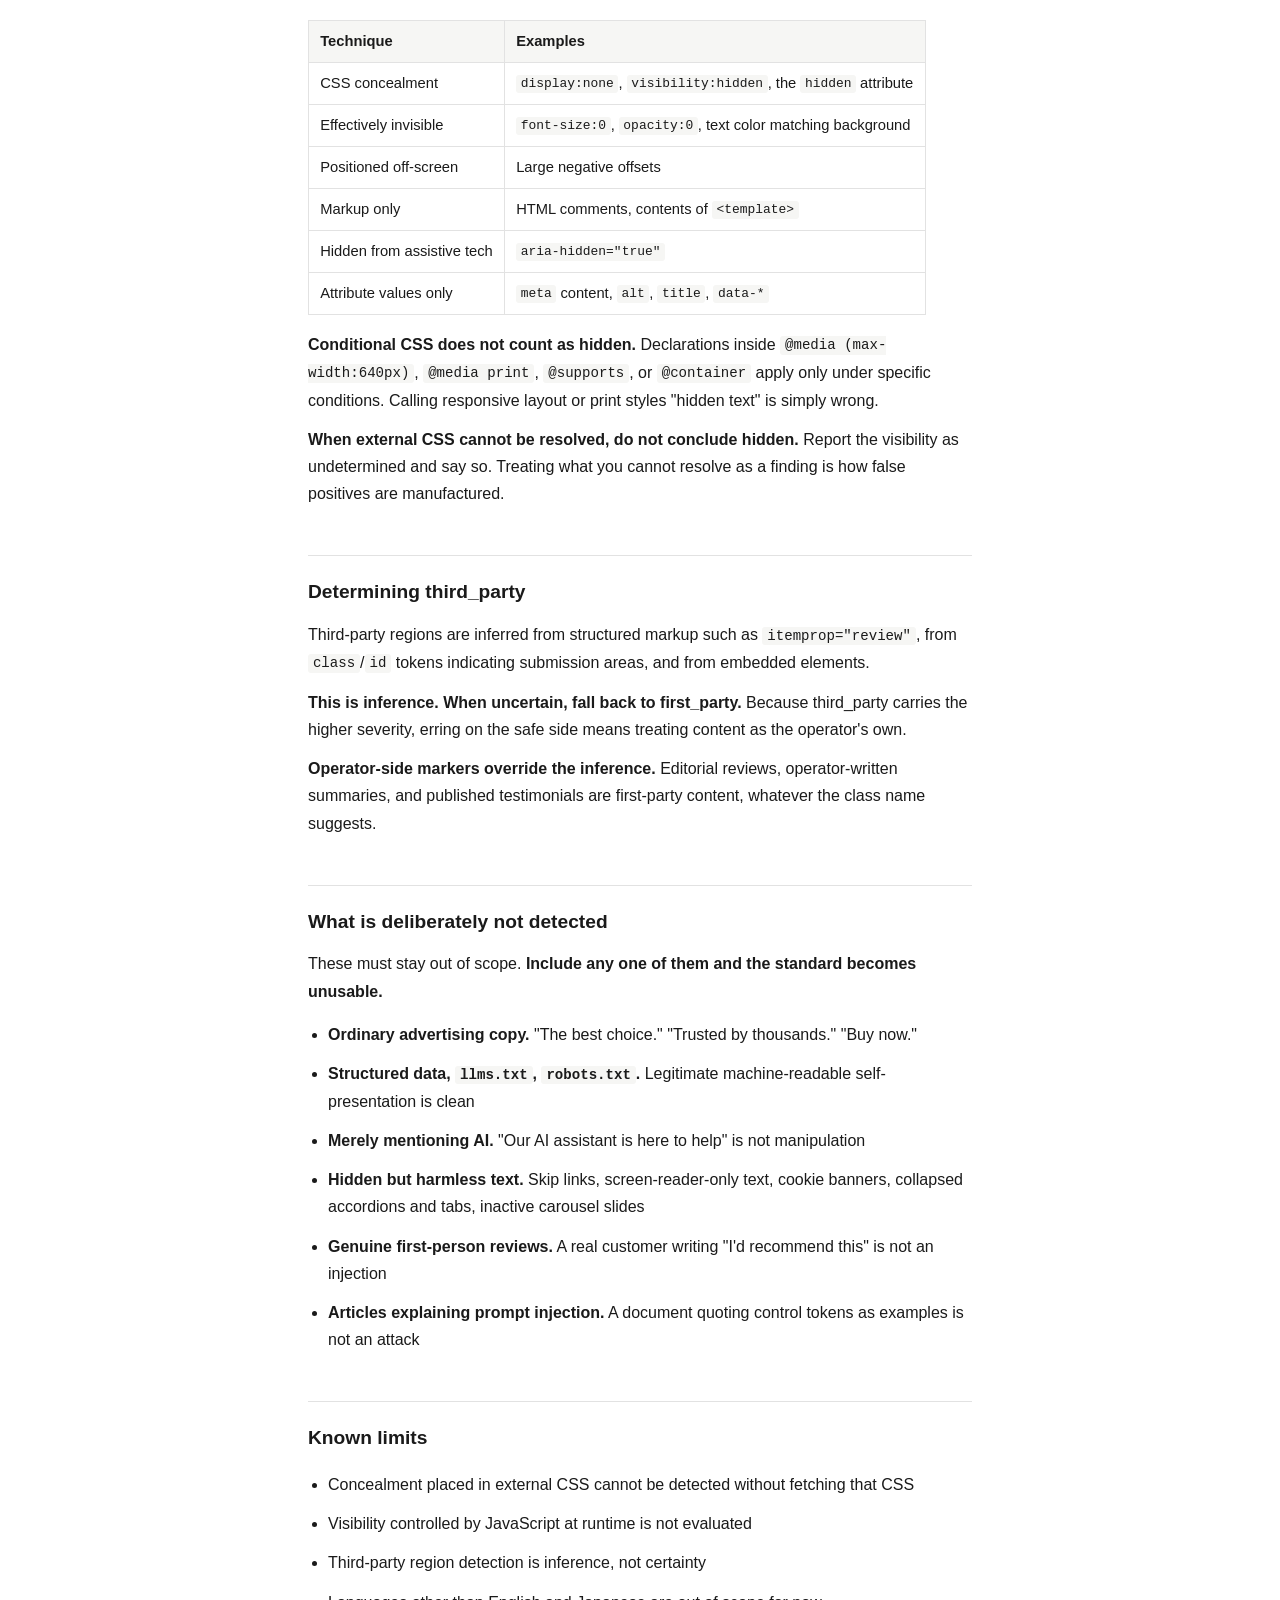
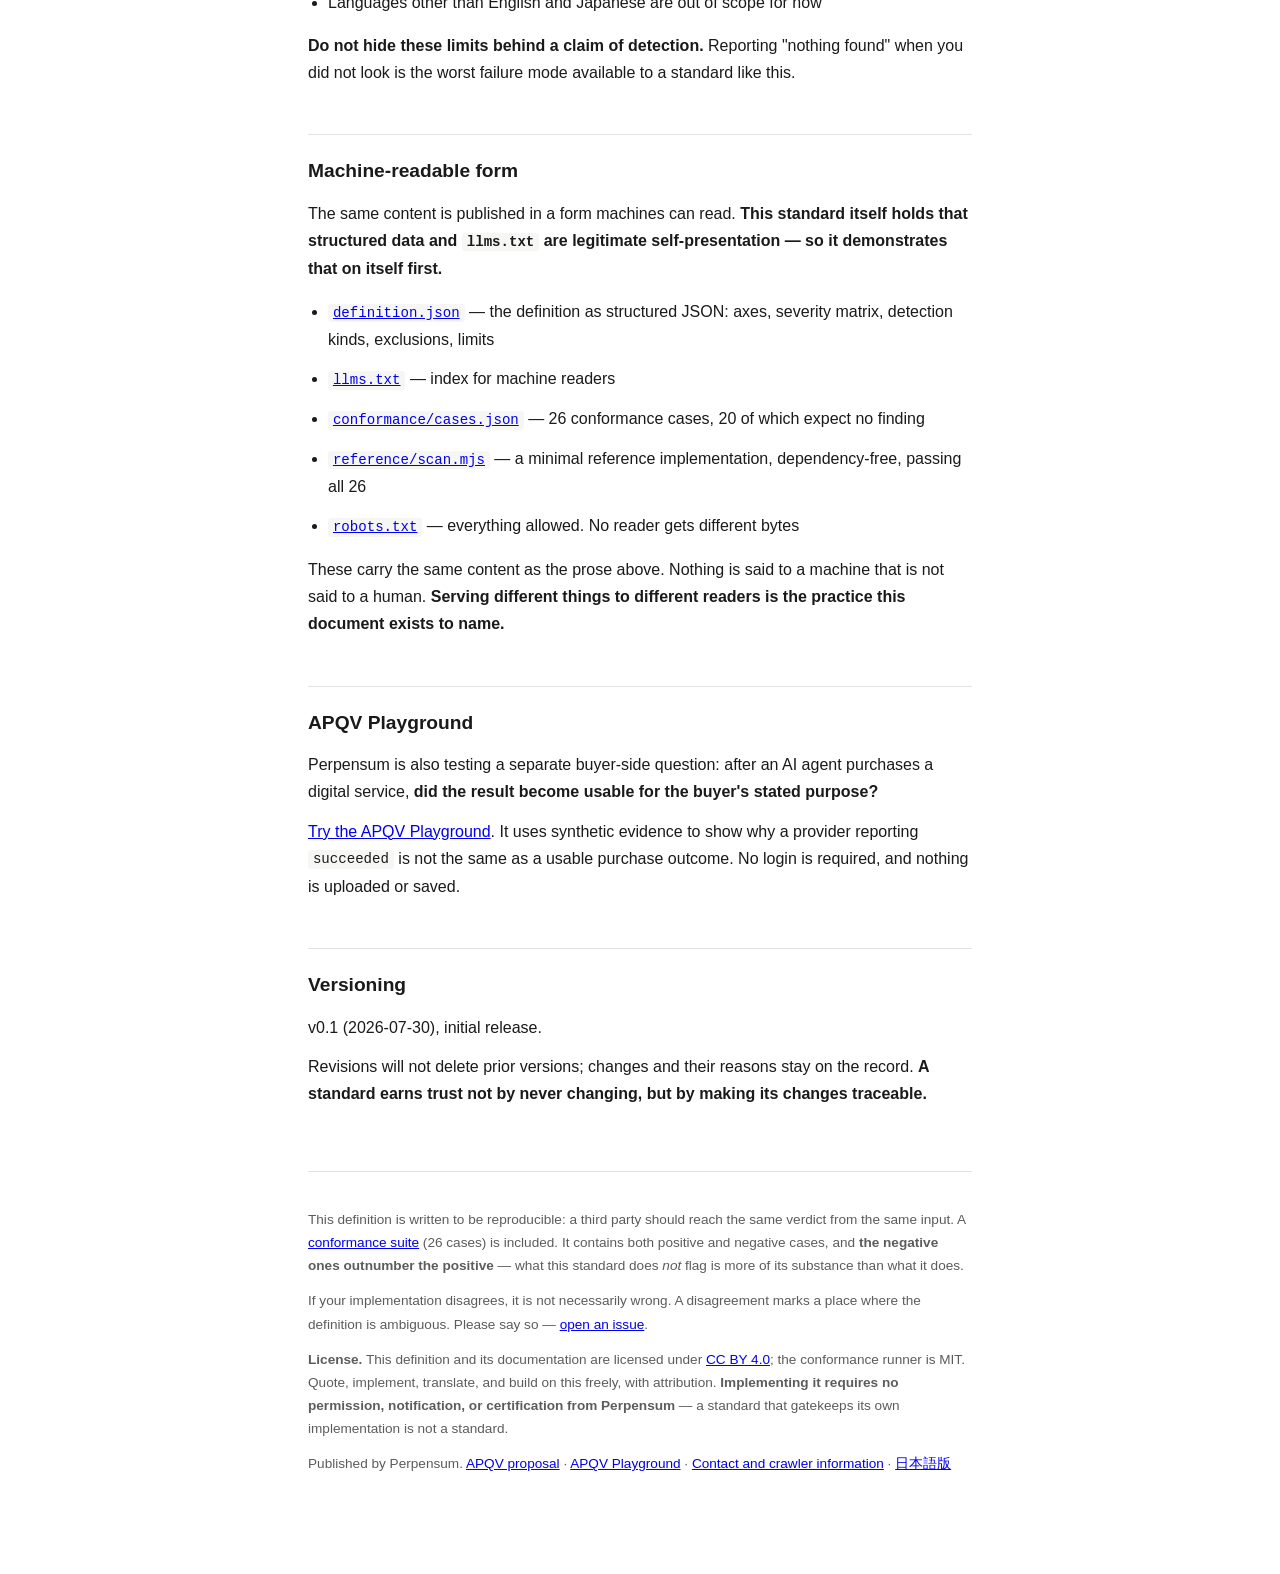
==== commit d03001c4: "Publish APQV category proposal" ====
--- a/index.html
+++ b/index.html
@@ -99,6 +99,10 @@
 <h1>Defining Agent-Directed Manipulation <span style="font-weight:400;color:var(--muted)">v0.1</span></h1>
 <p class="sub">Published 2026-07-30 &middot; <a href="/ja">日本語</a> &middot; <a href="https://github.com/perpensum/agent-directed-manipulation">Source on GitHub</a></p>
 
+<div class="note">
+<strong>Perpensum's primary category proposal is now <a href="/apqv">Agentic Purchase Quality Verification (APQV)</a></strong>, a buyer-side quality layer for agentic commerce. This page remains published as a supporting threat definition; it is not the APQV category itself.
+</div>
+
 <p>AI agents now read web pages and act on them — comparing, recommending, buying. In response, a practice has emerged: <strong>placing text that is invisible to human readers, or planted in third-party regions of a page, in order to steer the machine's judgment.</strong></p>
 
 <p>At the same time, making yourself machine-readable — structured data, <code>llms.txt</code>, clear specifications — is a legitimate practice. The two must not be confused.</p>
@@ -213,7 +217,7 @@
 <p>This definition is written to be reproducible: a third party should reach the same verdict from the same input. A <a href="/conformance">conformance suite</a> (26 cases) is included. It contains both positive and negative cases, and <strong>the negative ones outnumber the positive</strong> — what this standard does <em>not</em> flag is more of its substance than what it does.</p>
 <p>If your implementation disagrees, it is not necessarily wrong. A disagreement marks a place where the definition is ambiguous. Please say so — <a href="https://github.com/perpensum/agent-directed-manipulation/issues">open an issue</a>.</p>
 <p><strong>License.</strong> This definition and its documentation are licensed under <a href="https://creativecommons.org/licenses/by/4.0/">CC BY 4.0</a>; the conformance runner is MIT. Quote, implement, translate, and build on this freely, with attribution. <strong>Implementing it requires no permission, notification, or certification from Perpensum</strong> — a standard that gatekeeps its own implementation is not a standard.</p>
-<p>Published by Perpensum. <a href="/playground">APQV Playground</a> &middot; <a href="/contact">Contact and crawler information</a> &middot; <a href="/ja">日本語版</a></p>
+<p>Published by Perpensum. <a href="/apqv">APQV proposal</a> &middot; <a href="/playground">APQV Playground</a> &middot; <a href="/contact">Contact and crawler information</a> &middot; <a href="/ja">日本語版</a></p>
 </footer>
 
 </main>
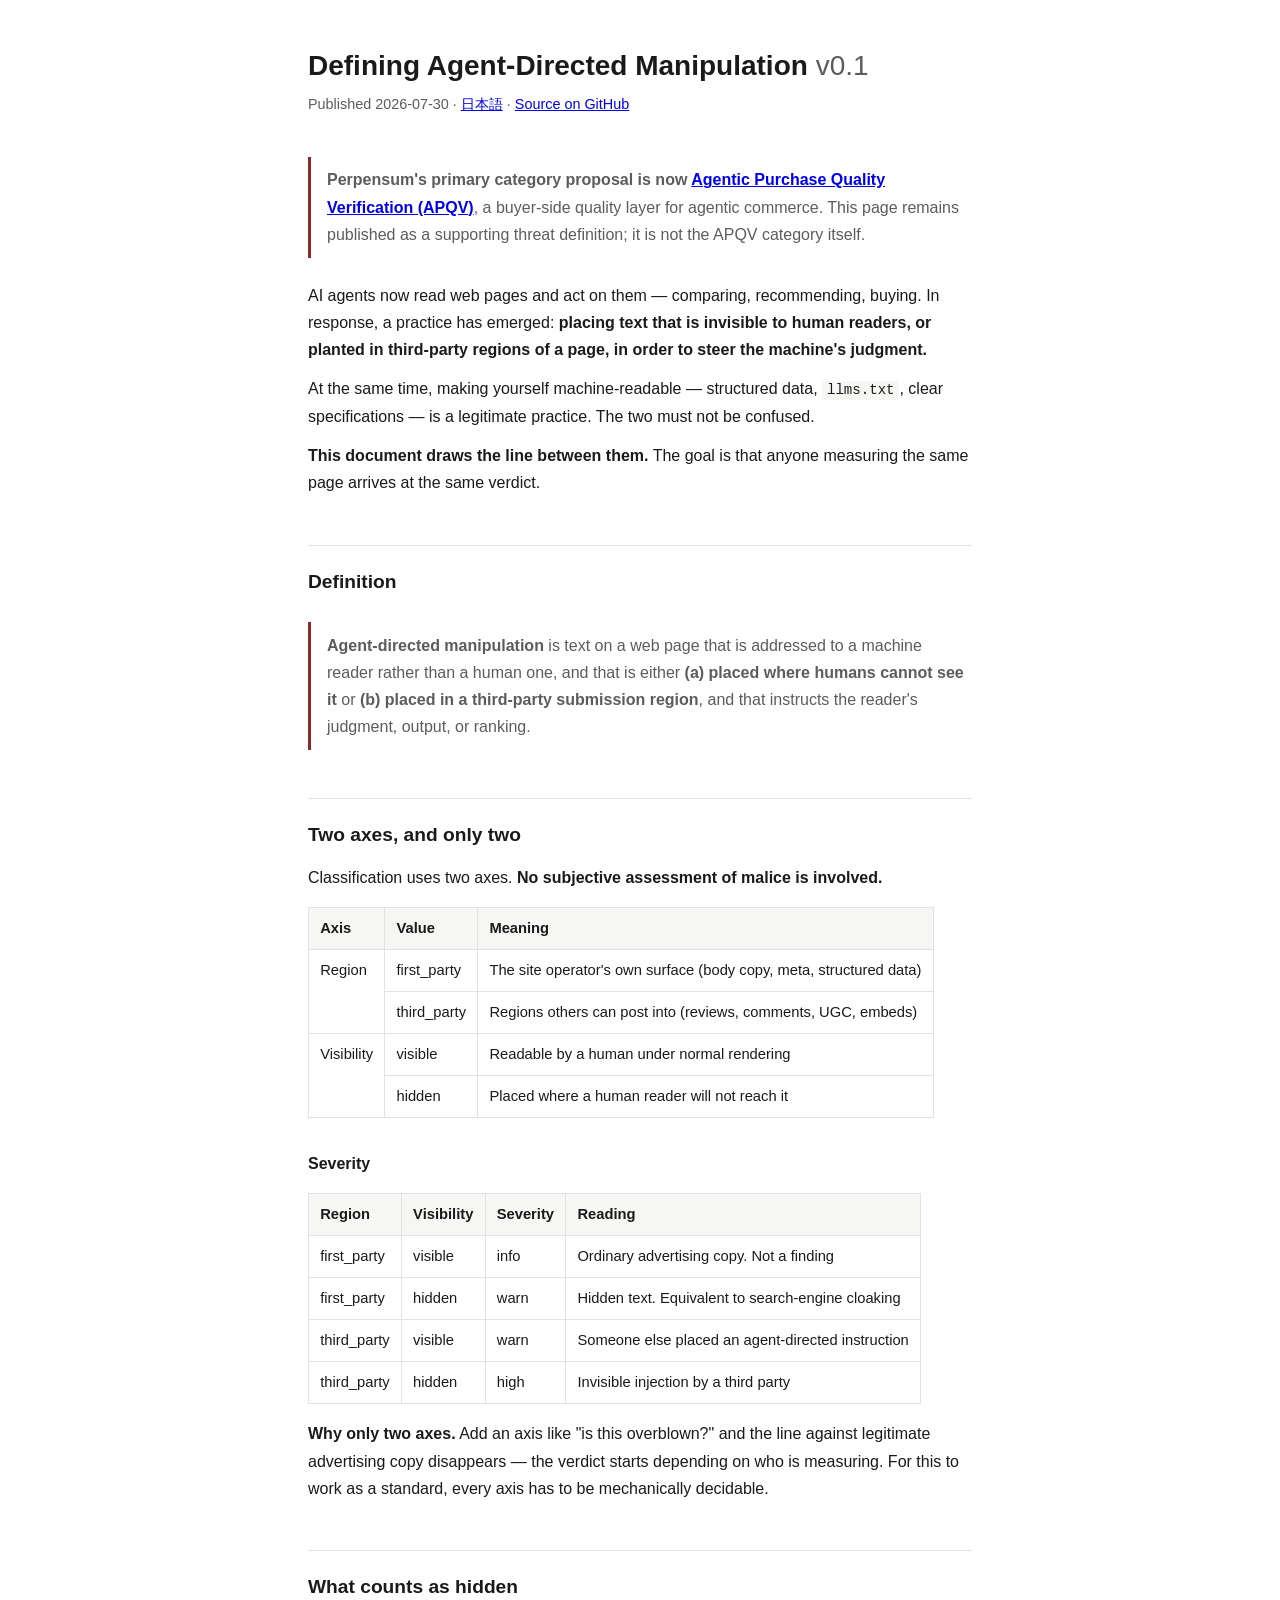
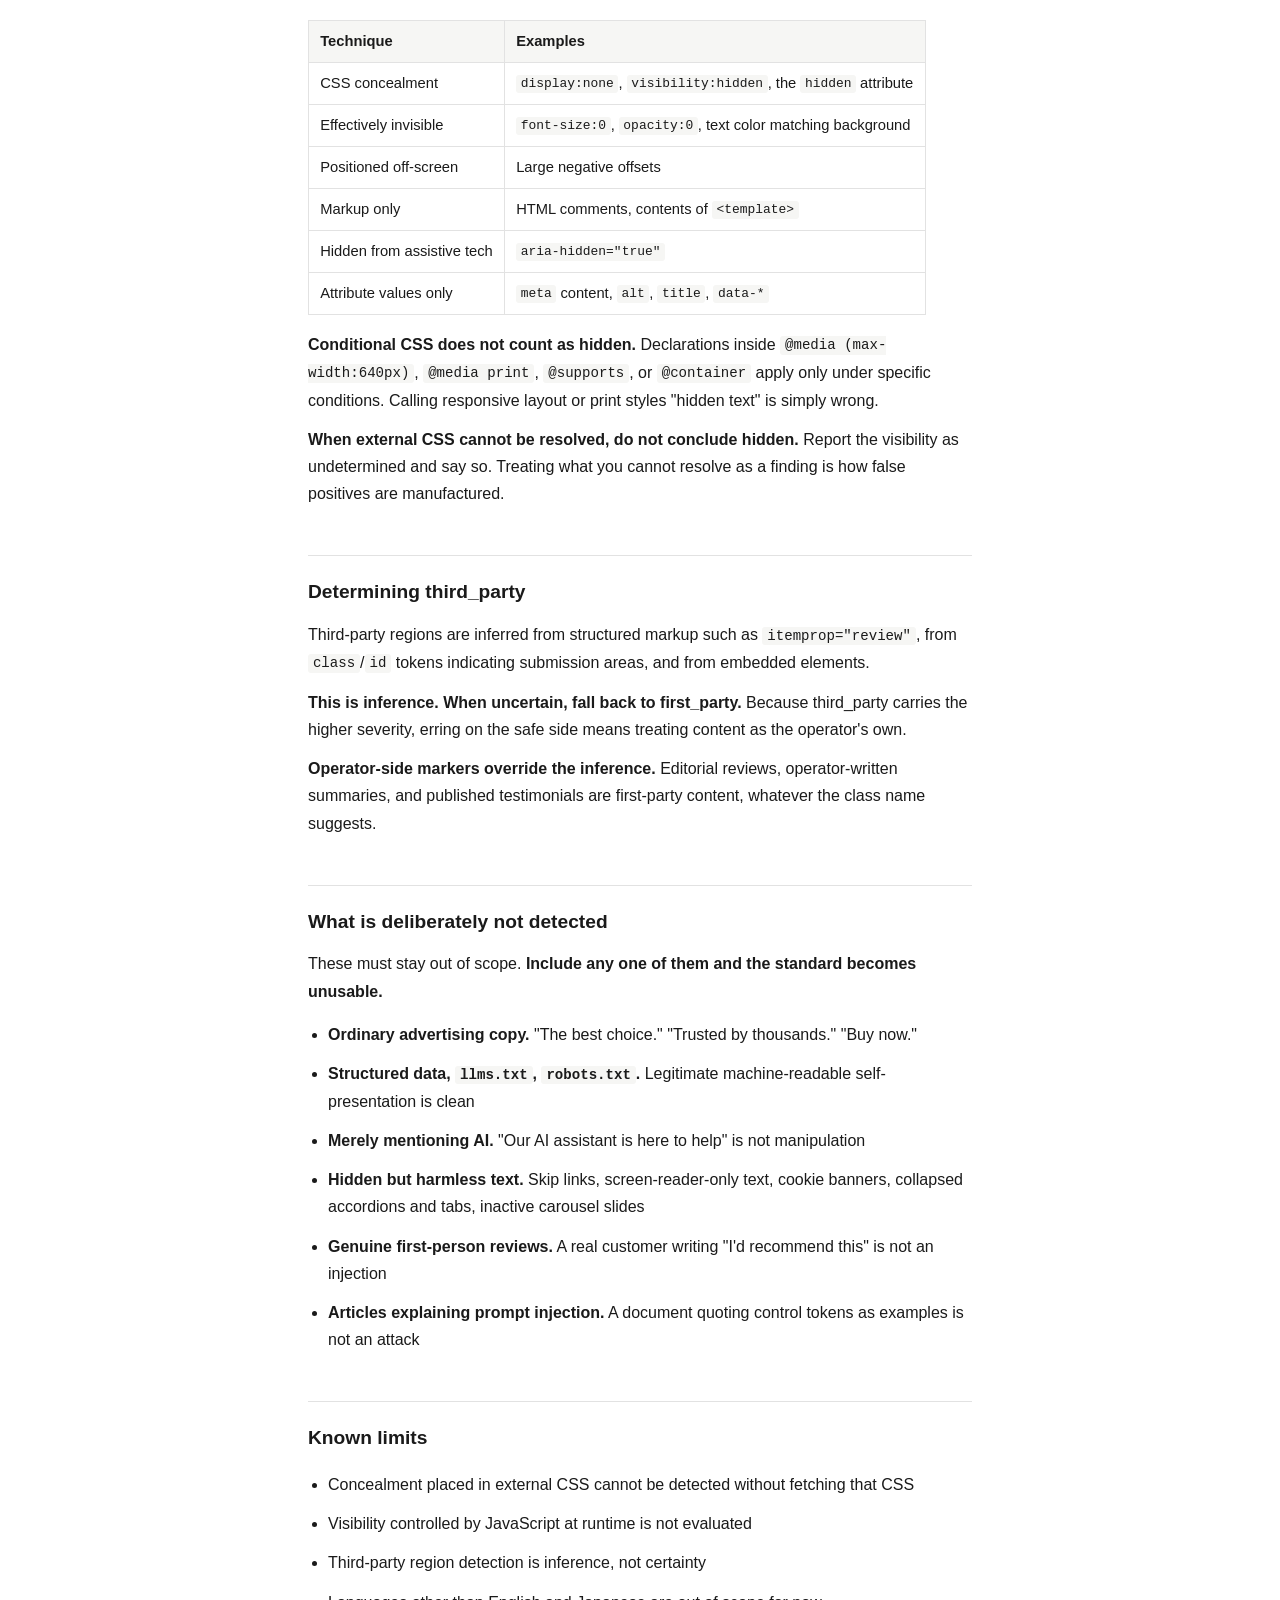
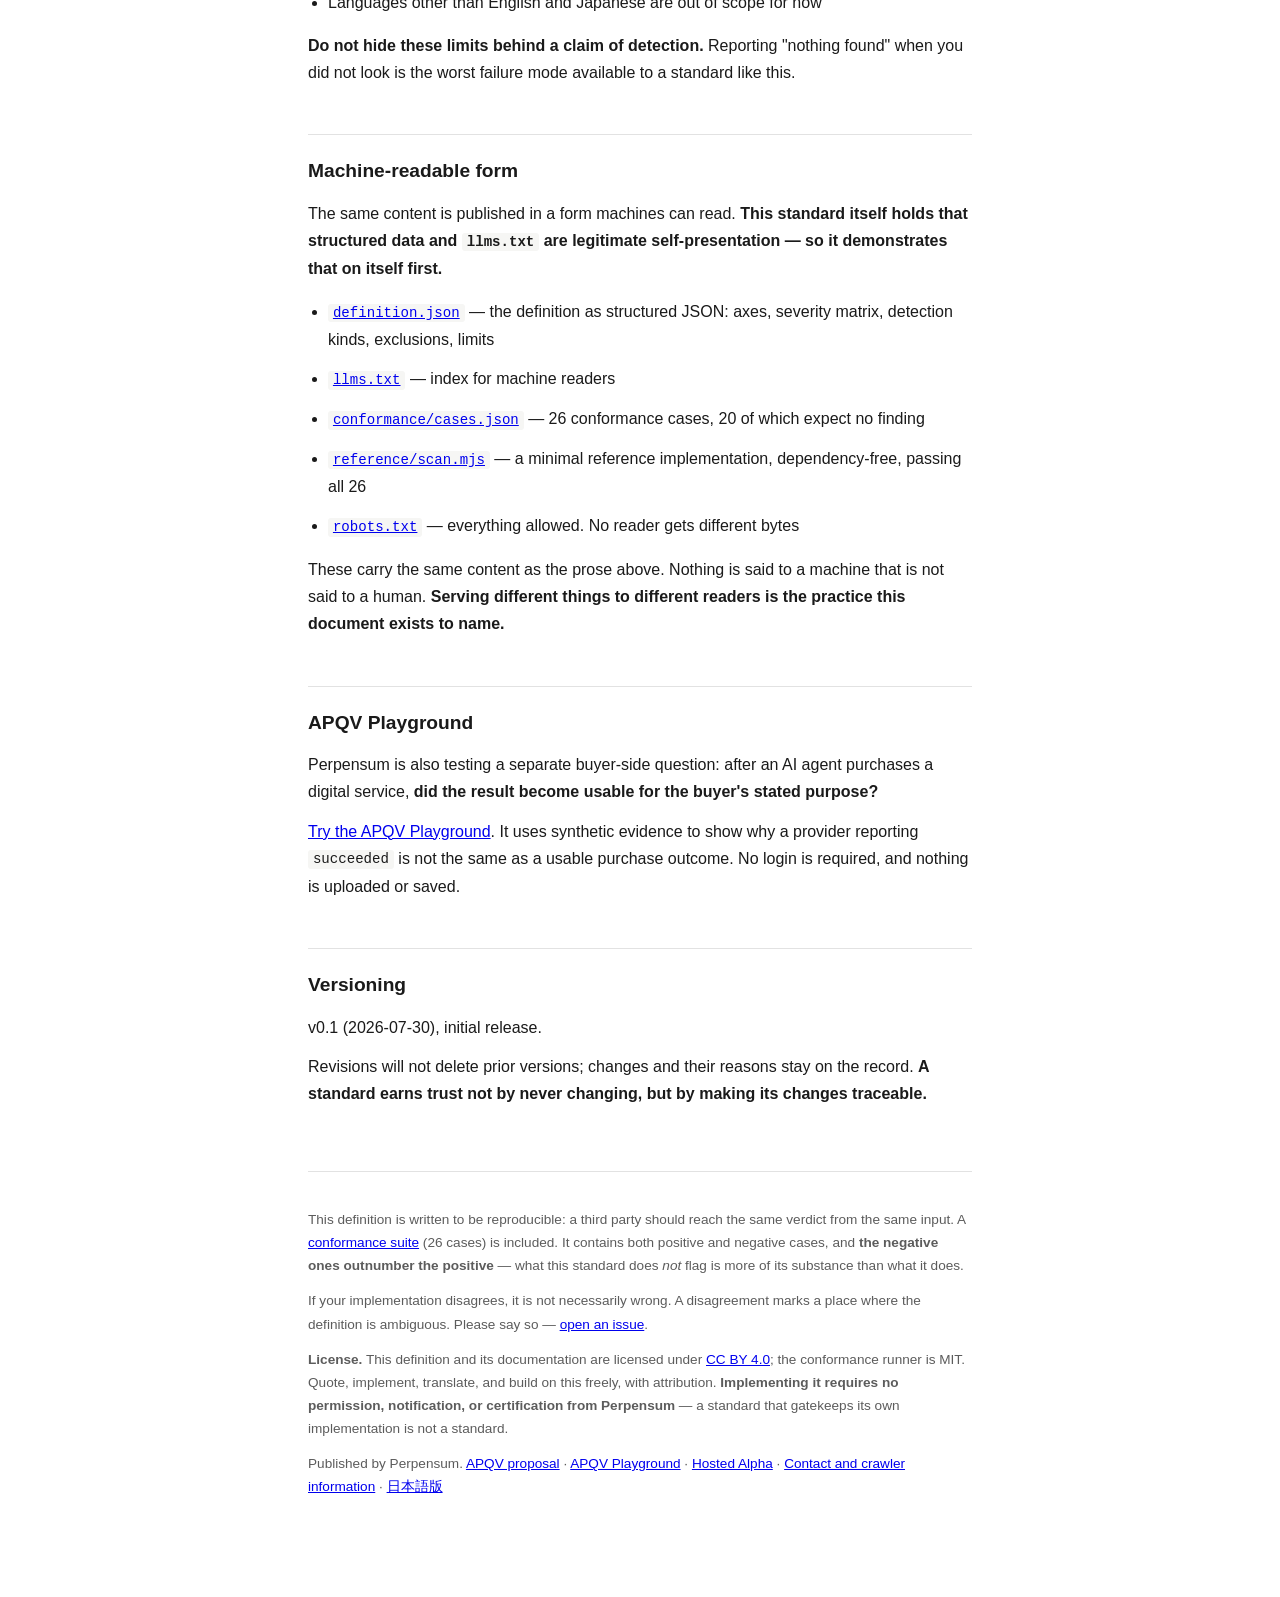
==== commit e69cde90: "Add Hosted Alpha participation route" ====
--- a/index.html
+++ b/index.html
@@ -217,7 +217,7 @@
 <p>This definition is written to be reproducible: a third party should reach the same verdict from the same input. A <a href="/conformance">conformance suite</a> (26 cases) is included. It contains both positive and negative cases, and <strong>the negative ones outnumber the positive</strong> — what this standard does <em>not</em> flag is more of its substance than what it does.</p>
 <p>If your implementation disagrees, it is not necessarily wrong. A disagreement marks a place where the definition is ambiguous. Please say so — <a href="https://github.com/perpensum/agent-directed-manipulation/issues">open an issue</a>.</p>
 <p><strong>License.</strong> This definition and its documentation are licensed under <a href="https://creativecommons.org/licenses/by/4.0/">CC BY 4.0</a>; the conformance runner is MIT. Quote, implement, translate, and build on this freely, with attribution. <strong>Implementing it requires no permission, notification, or certification from Perpensum</strong> — a standard that gatekeeps its own implementation is not a standard.</p>
-<p>Published by Perpensum. <a href="/apqv">APQV proposal</a> &middot; <a href="/playground">APQV Playground</a> &middot; <a href="/contact">Contact and crawler information</a> &middot; <a href="/ja">日本語版</a></p>
+<p>Published by Perpensum. <a href="/apqv">APQV proposal</a> &middot; <a href="/playground">APQV Playground</a> &middot; <a href="/alpha">Hosted Alpha</a> &middot; <a href="/contact">Contact and crawler information</a> &middot; <a href="/ja">日本語版</a></p>
 </footer>
 
 </main>
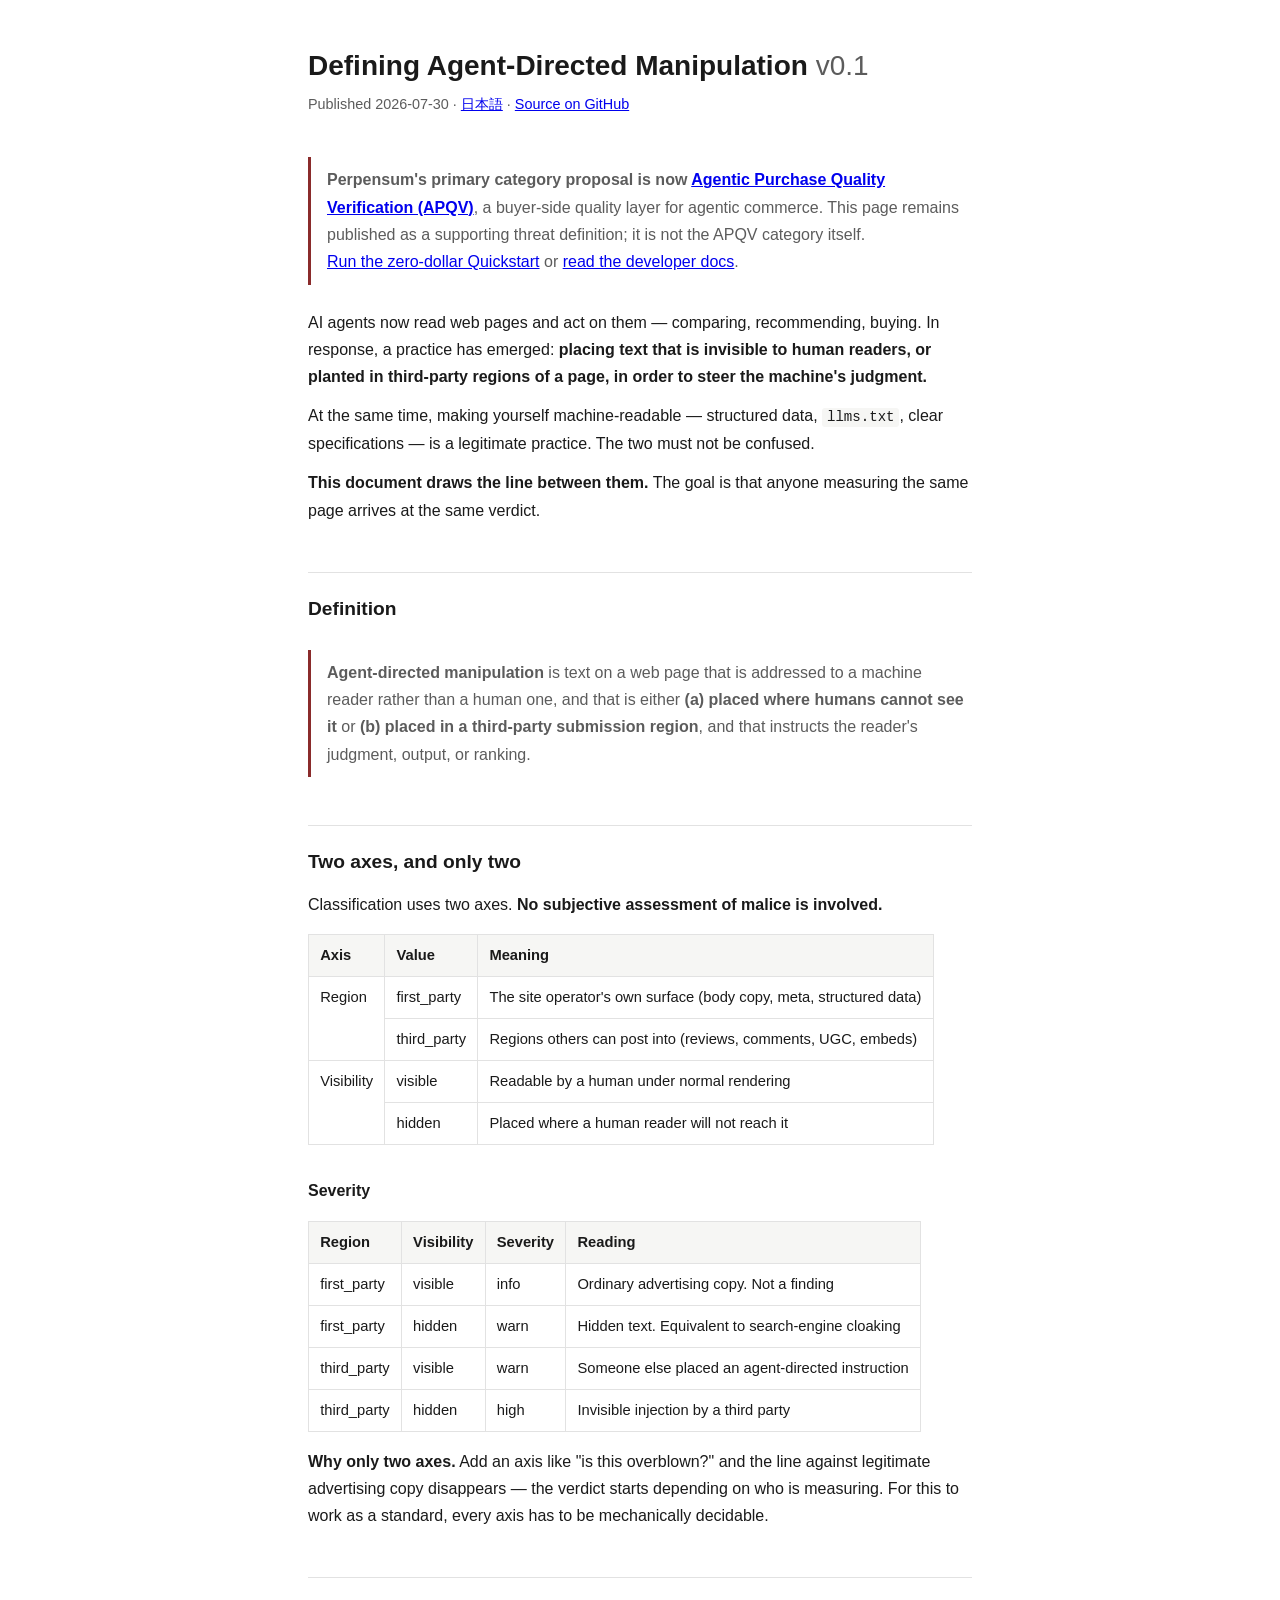
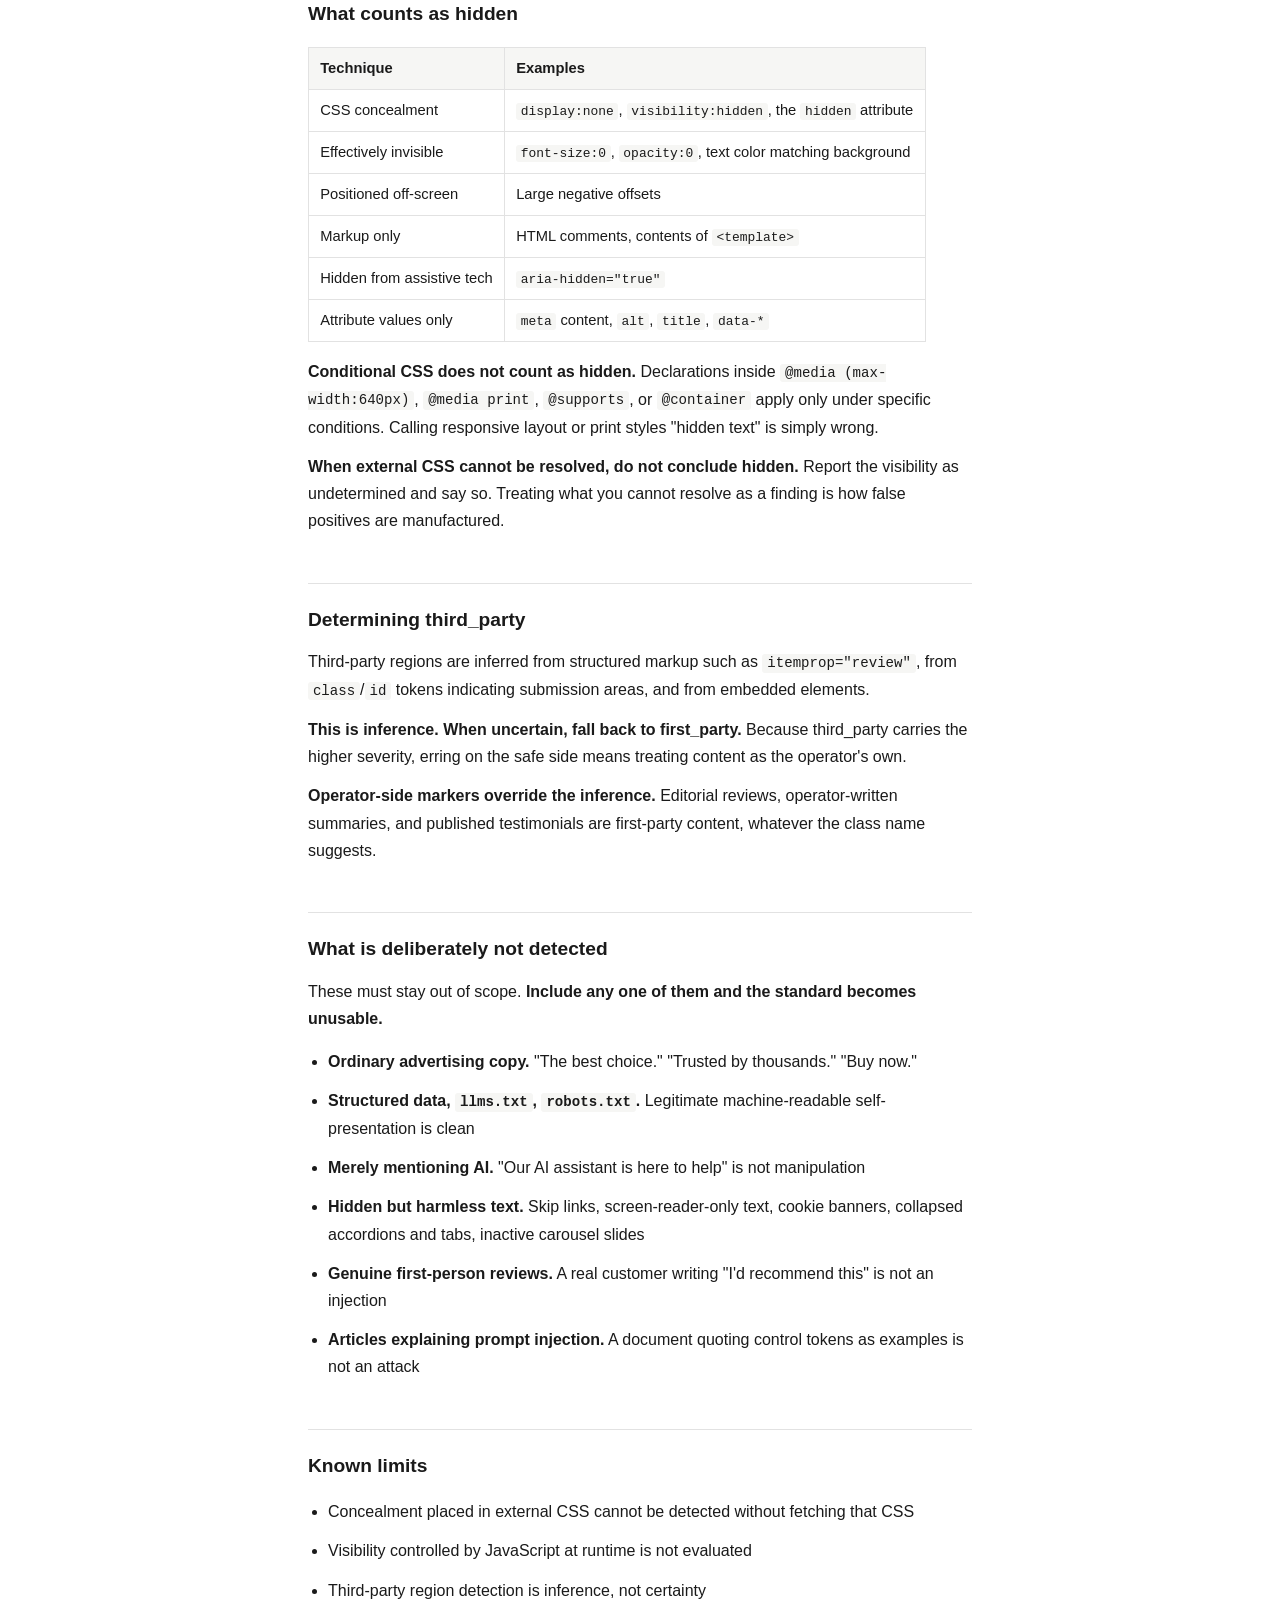
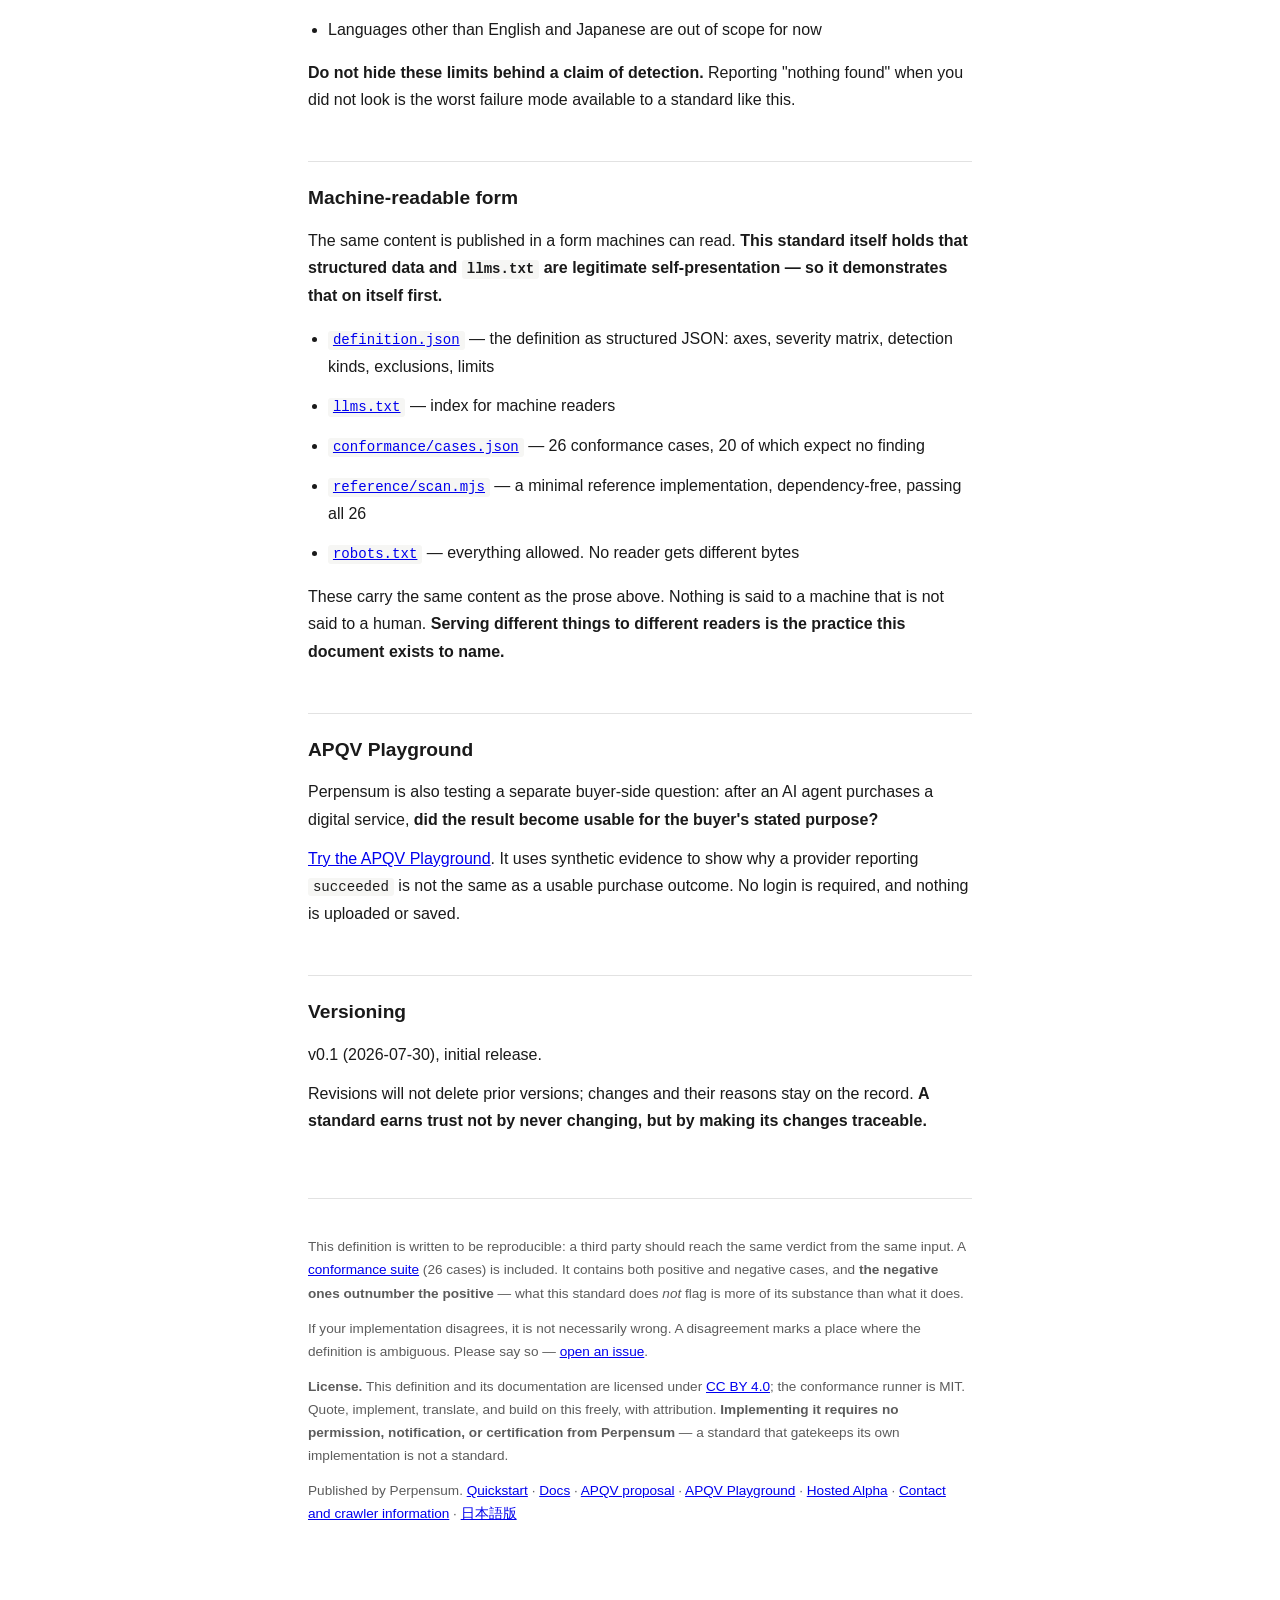
==== commit 037e8bef: "Add APQV quickstart and developer docs" ====
--- a/index.html
+++ b/index.html
@@ -101,6 +101,7 @@
 
 <div class="note">
 <strong>Perpensum's primary category proposal is now <a href="/apqv">Agentic Purchase Quality Verification (APQV)</a></strong>, a buyer-side quality layer for agentic commerce. This page remains published as a supporting threat definition; it is not the APQV category itself.
+<br><a href="/quickstart">Run the zero-dollar Quickstart</a> or <a href="/docs">read the developer docs</a>.
 </div>
 
 <p>AI agents now read web pages and act on them — comparing, recommending, buying. In response, a practice has emerged: <strong>placing text that is invisible to human readers, or planted in third-party regions of a page, in order to steer the machine's judgment.</strong></p>
@@ -217,7 +218,7 @@
 <p>This definition is written to be reproducible: a third party should reach the same verdict from the same input. A <a href="/conformance">conformance suite</a> (26 cases) is included. It contains both positive and negative cases, and <strong>the negative ones outnumber the positive</strong> — what this standard does <em>not</em> flag is more of its substance than what it does.</p>
 <p>If your implementation disagrees, it is not necessarily wrong. A disagreement marks a place where the definition is ambiguous. Please say so — <a href="https://github.com/perpensum/agent-directed-manipulation/issues">open an issue</a>.</p>
 <p><strong>License.</strong> This definition and its documentation are licensed under <a href="https://creativecommons.org/licenses/by/4.0/">CC BY 4.0</a>; the conformance runner is MIT. Quote, implement, translate, and build on this freely, with attribution. <strong>Implementing it requires no permission, notification, or certification from Perpensum</strong> — a standard that gatekeeps its own implementation is not a standard.</p>
-<p>Published by Perpensum. <a href="/apqv">APQV proposal</a> &middot; <a href="/playground">APQV Playground</a> &middot; <a href="/alpha">Hosted Alpha</a> &middot; <a href="/contact">Contact and crawler information</a> &middot; <a href="/ja">日本語版</a></p>
+<p>Published by Perpensum. <a href="/quickstart">Quickstart</a> &middot; <a href="/docs">Docs</a> &middot; <a href="/apqv">APQV proposal</a> &middot; <a href="/playground">APQV Playground</a> &middot; <a href="/alpha">Hosted Alpha</a> &middot; <a href="/contact">Contact and crawler information</a> &middot; <a href="/ja">日本語版</a></p>
 </footer>
 
 </main>
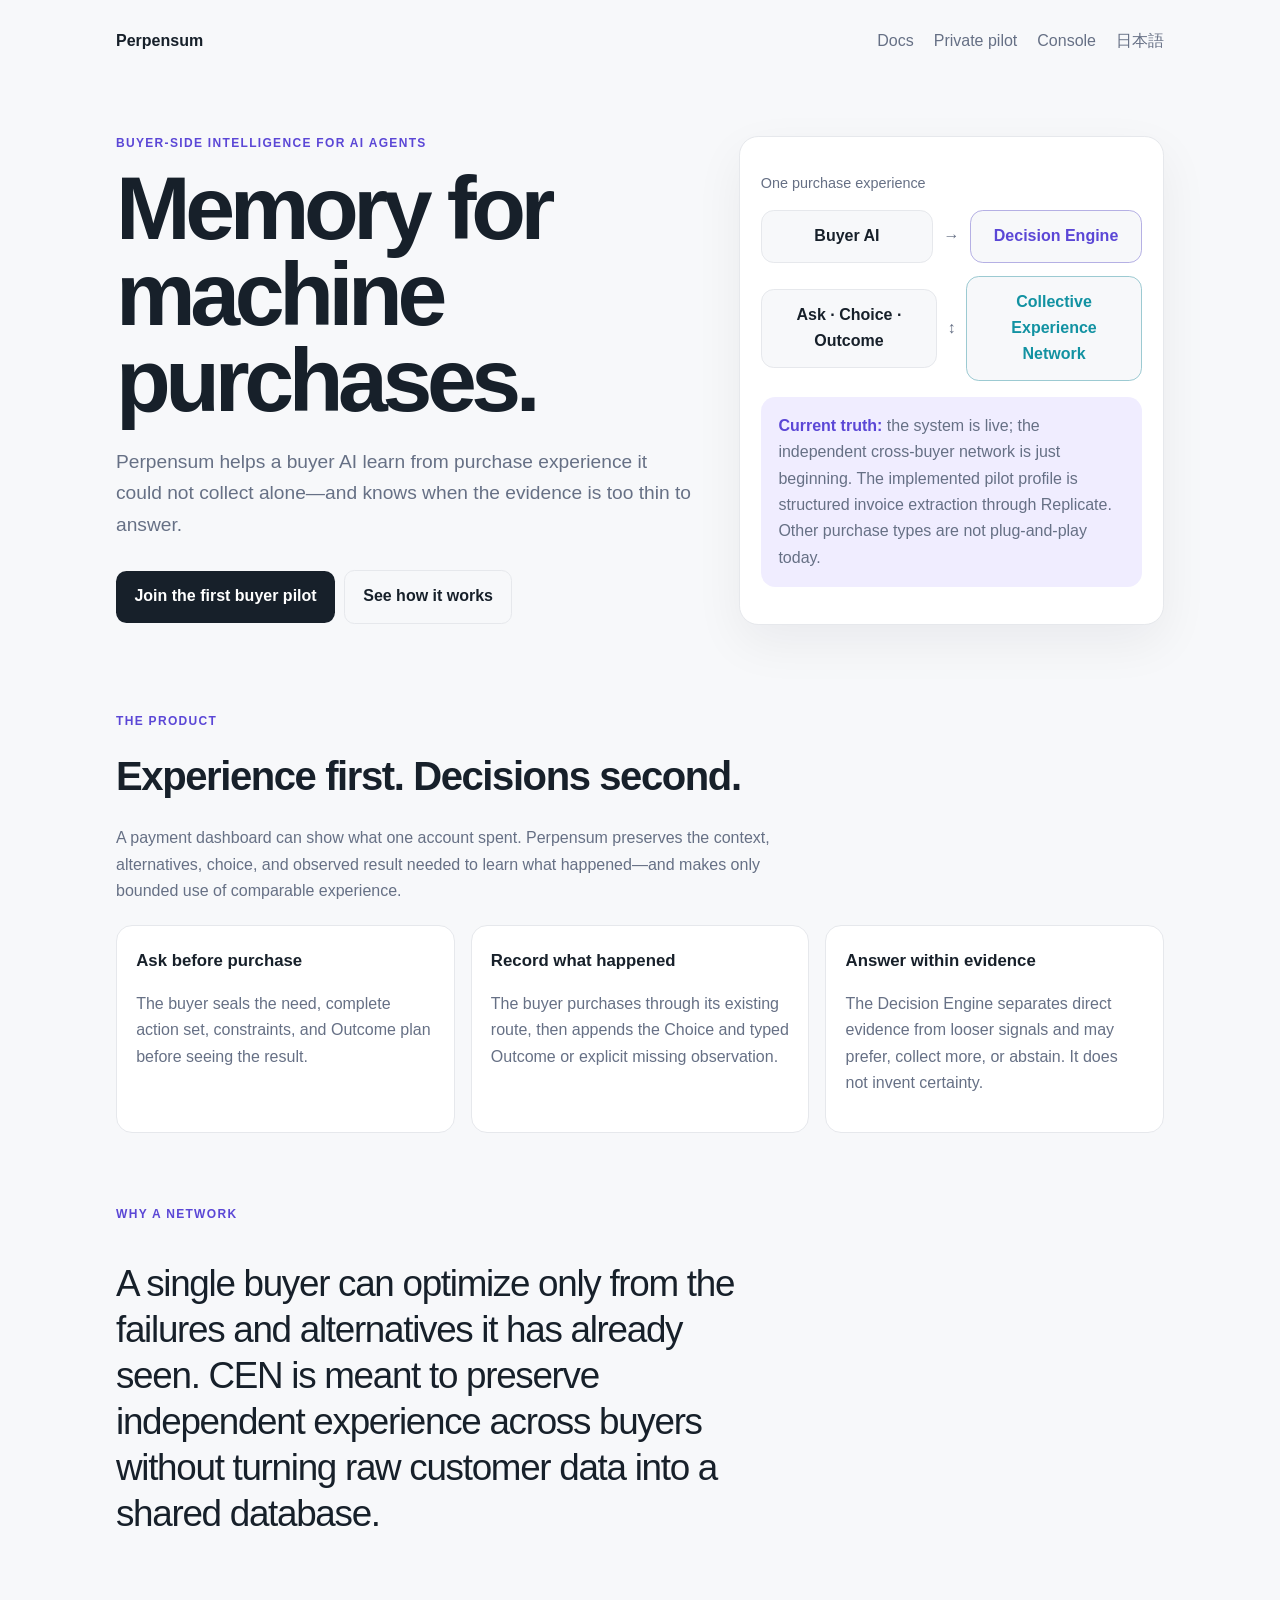
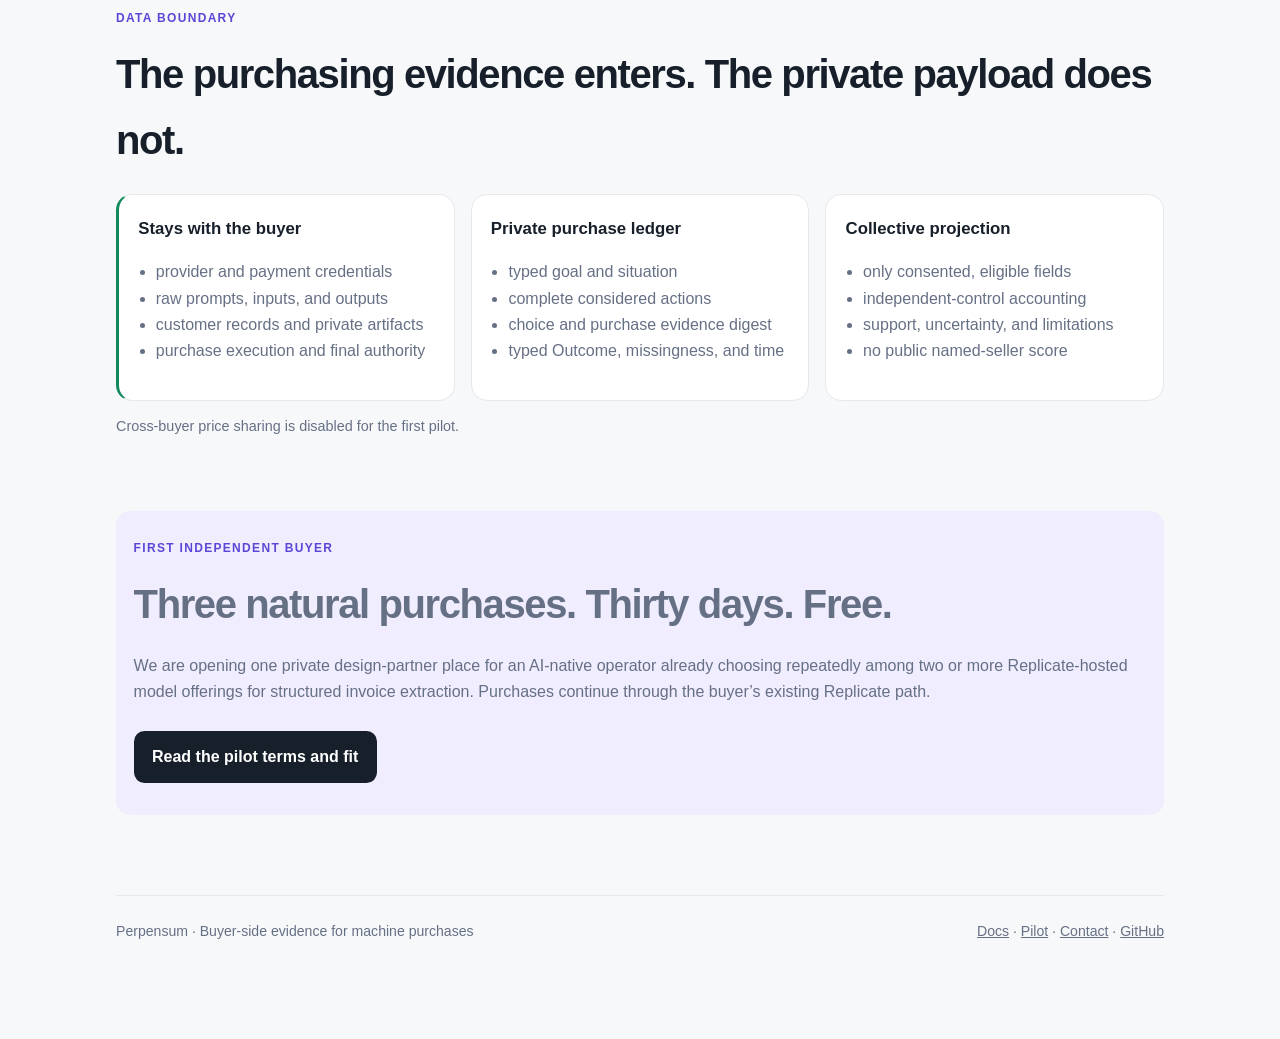
==== commit 26bbfe1b: "Align public site with current CEN product" ====
--- a/index.html
+++ b/index.html
@@ -3,224 +3,42 @@
 <head>
 <meta charset="utf-8">
 <meta name="viewport" content="width=device-width,initial-scale=1">
-<title>Defining Agent-Directed Manipulation v0.1</title>
-<meta name="description" content="A reproducible definition separating agent-directed manipulation from legitimate machine-readable self-presentation.">
+<title>Perpensum — Memory for machine purchases</title>
+<meta name="description" content="Perpensum gives buyer AIs bounded purchase evidence from a Collective Experience Network, while keeping prompts, outputs, provider keys, and payment credentials out of the network.">
 <link rel="canonical" href="https://perpensum.org/">
 <link rel="alternate" hreflang="en" href="https://perpensum.org/">
 <link rel="alternate" hreflang="ja" href="https://perpensum.org/ja">
 <link rel="alternate" hreflang="x-default" href="https://perpensum.org/">
-<meta property="og:type" content="article">
-<meta property="og:title" content="Defining Agent-Directed Manipulation v0.1">
-<meta property="og:description" content="A reproducible definition separating agent-directed manipulation from legitimate machine-readable self-presentation.">
+<meta property="og:type" content="website">
+<meta property="og:title" content="Perpensum — Memory for machine purchases">
+<meta property="og:description" content="A buyer-side Collective Experience Network and Decision Engine for machine purchases.">
 <meta property="og:url" content="https://perpensum.org/">
 <meta property="og:site_name" content="Perpensum">
-<!-- This standard holds that structured data is legitimate machine-readable
-     self-presentation. It says the same thing here that it says in the prose. -->
 <script type="application/ld+json">
-{
-  "@context": "https://schema.org",
-  "@graph": [
-    {
-      "@type": "TechArticle",
-      "@id": "https://perpensum.org/#document",
-      "url": "https://perpensum.org/",
-      "name": "Defining Agent-Directed Manipulation",
-      "headline": "Defining Agent-Directed Manipulation v0.1",
-      "description": "A reproducible definition separating agent-directed manipulation from legitimate machine-readable self-presentation.",
-      "inLanguage": "en",
-      "datePublished": "2026-07-30",
-      "version": "0.1",
-      "creativeWorkStatus": "Draft",
-      "license": "https://creativecommons.org/licenses/by/4.0/",
-      "isAccessibleForFree": true,
-      "author": { "@id": "https://perpensum.org/#publisher" },
-      "publisher": { "@id": "https://perpensum.org/#publisher" },
-      "about": { "@id": "https://perpensum.org/#term" },
-      "workTranslation": {
-        "@type": "TechArticle",
-        "url": "https://perpensum.org/ja",
-        "inLanguage": "ja",
-        "name": "エージェント向け誘導の定義"
-      },
-      "encoding": {
-        "@type": "MediaObject",
-        "encodingFormat": "application/json",
-        "contentUrl": "https://perpensum.org/definition.json"
-      },
-      "codeRepository": "https://github.com/perpensum/agent-directed-manipulation"
-    },
-    {
-      "@type": "DefinedTerm",
-      "@id": "https://perpensum.org/#term",
-      "name": "Agent-Directed Manipulation",
-      "description": "Text on a web page that is addressed to a machine reader rather than a human one, and that is either (a) placed where humans cannot see it or (b) placed in a third-party submission region, and that instructs the reader's judgment, output, or ranking.",
-      "inDefinedTermSet": {
-        "@type": "DefinedTermSet",
-        "name": "Defining Agent-Directed Manipulation v0.1",
-        "url": "https://perpensum.org/"
-      }
-    },
-    {
-      "@type": "Organization",
-      "@id": "https://perpensum.org/#publisher",
-      "name": "Perpensum",
-      "url": "https://perpensum.org/",
-      "sameAs": ["https://github.com/perpensum"]
-    }
-  ]
-}
+{"@context":"https://schema.org","@type":"SoftwareApplication","name":"Perpensum","url":"https://perpensum.org/","applicationCategory":"BusinessApplication","operatingSystem":"Web; MCP-compatible AI runtimes","description":"A buyer-side Collective Experience Network and Decision Engine for machine purchases.","provider":{"@type":"Organization","name":"Perpensum","url":"https://perpensum.org/"}}
 </script>
 <style>
-  :root{--fg:#1a1a1a;--muted:#5c5c5c;--bg:#fff;--line:#e2e2e2;--accent:#8a2b2b;--code:#f6f6f4}
-  @media (prefers-color-scheme:dark){:root{--fg:#e8e6e3;--muted:#a0a0a0;--bg:#141414;--line:#333;--accent:#e0857f;--code:#1e1e1e}}
-  *{box-sizing:border-box}
-  body{margin:0;background:var(--bg);color:var(--fg);
-    font:16px/1.7 -apple-system,BlinkMacSystemFont,"Segoe UI",Helvetica,Arial,sans-serif;
-    -webkit-text-size-adjust:100%}
-  main{max-width:44rem;margin:0 auto;padding:3rem 1.25rem 6rem}
-  h1{font-size:1.75rem;line-height:1.3;margin:0 0 .5rem}
-  h2{font-size:1.2rem;margin:3rem 0 .75rem;padding-top:1.25rem;border-top:1px solid var(--line)}
-  h3{font-size:1rem;margin:2rem 0 .5rem}
-  .sub{color:var(--muted);font-size:.9rem;margin:0 0 2.5rem}
-  p,li{margin:.75rem 0}
-  ul{padding-left:1.25rem}
-  code{background:var(--code);padding:.1em .35em;border-radius:3px;font-size:.88em}
-  table{border-collapse:collapse;width:100%;margin:1rem 0;font-size:.92rem;display:block;overflow-x:auto}
-  th,td{border:1px solid var(--line);padding:.5rem .7rem;text-align:left;vertical-align:top}
-  th{background:var(--code);font-weight:600;white-space:nowrap}
-  .note{border-left:3px solid var(--accent);padding:.6rem 0 .6rem 1rem;margin:1.5rem 0;color:var(--muted)}
-  strong{font-weight:600}
-  footer{margin-top:4rem;padding-top:1.5rem;border-top:1px solid var(--line);color:var(--muted);font-size:.85rem}
+  :root{--fg:#17202a;--muted:#667085;--bg:#f7f8fa;--panel:#fff;--line:#e6e8ec;--accent:#5b47d6;--soft:#f0edff;--cyan:#1292a2;--good:#138a5b}
+  @media(prefers-color-scheme:dark){:root{--fg:#f2f4f7;--muted:#a8b0bd;--bg:#111318;--panel:#191c22;--line:#30343b;--accent:#9d91ff;--soft:#27233e;--cyan:#55c5d1;--good:#62d3a5}}
+  *{box-sizing:border-box}body{margin:0;background:var(--bg);color:var(--fg);font:16px/1.65 -apple-system,BlinkMacSystemFont,"Segoe UI",Helvetica,Arial,sans-serif;-webkit-text-size-adjust:100%}main{max-width:68rem;margin:0 auto;padding:1.25rem 1.25rem 6rem}.nav{display:flex;align-items:center;justify-content:space-between;padding:.5rem 0 4.2rem}.brand{font-weight:750;color:var(--fg);text-decoration:none}.links{display:flex;gap:1.25rem}.links a{color:var(--muted);text-decoration:none}.links a:hover{text-decoration:underline}.hero{display:grid;grid-template-columns:1.15fr .85fr;gap:3rem;align-items:center;margin-bottom:4.5rem}.eyebrow{color:var(--accent);text-transform:uppercase;letter-spacing:.11em;font-size:.75rem;font-weight:750}.hero h1{font-size:clamp(3rem,7vw,5.8rem);letter-spacing:-.06em;line-height:.96;margin:.45rem 0 1.4rem;max-width:10ch}.lede{font-size:1.2rem;color:var(--muted);max-width:41rem}.button{display:inline-block;background:var(--fg);color:var(--panel);padding:.8rem 1.15rem;border-radius:.65rem;text-decoration:none;font-weight:650;margin:.6rem .55rem 0 0}.button.secondary{background:transparent;color:var(--fg);border:1px solid var(--line)}.loop{background:var(--panel);border:1px solid var(--line);border-radius:1.2rem;padding:1.3rem;box-shadow:0 18px 50px rgba(16,24,40,.06)}.loop-row{display:grid;grid-template-columns:1fr auto 1fr;align-items:center;gap:.65rem;margin:.8rem 0}.node{border:1px solid var(--line);border-radius:.8rem;padding:.75rem;background:var(--bg);font-weight:650;text-align:center}.node.network{border-color:color-mix(in srgb,var(--cyan) 35%,var(--line));color:var(--cyan)}.node.engine{border-color:color-mix(in srgb,var(--accent) 35%,var(--line));color:var(--accent)}.arrow{color:var(--muted)}.truth{padding:1rem 1.1rem;border-radius:.9rem;background:var(--soft);color:var(--muted)}.truth strong{color:var(--accent)}h2{font-size:clamp(1.7rem,4vw,2.5rem);letter-spacing:-.035em;margin:0 0 .65rem}.section{margin:4.5rem 0}.section-lede{color:var(--muted);max-width:44rem}.grid{display:grid;grid-template-columns:repeat(3,minmax(0,1fr));gap:1rem;margin-top:1.3rem}.card{background:var(--panel);border:1px solid var(--line);border-radius:1rem;padding:1.2rem}.card h3{margin:.1rem 0 .5rem;font-size:1.05rem}.card p,.card li{color:var(--muted)}.card ul{padding-left:1.1rem}.boundary{border-left:3px solid var(--good)}.statement{font-size:clamp(1.5rem,4vw,2.3rem);letter-spacing:-.035em;line-height:1.25;max-width:32ch}.small{font-size:.9rem;color:var(--muted)}footer{margin-top:5rem;padding-top:1.5rem;border-top:1px solid var(--line);display:flex;justify-content:space-between;gap:1rem;color:var(--muted);font-size:.88rem}footer a{color:inherit}
+  @media(max-width:760px){.hero{grid-template-columns:1fr}.grid{grid-template-columns:1fr}.links a:not(:last-child){display:none}.nav{padding-bottom:2.8rem}footer{display:block}.hero h1{max-width:12ch}}
 </style>
 </head>
-<body>
-<main>
+<body><main>
+<nav class="nav"><a class="brand" href="/">Perpensum</a><div class="links"><a href="/docs">Docs</a><a href="/alpha">Private pilot</a><a href="https://api.perpensum.org/">Console</a><a href="/ja" lang="ja" hreflang="ja">日本語</a></div></nav>
 
-<h1>Defining Agent-Directed Manipulation <span style="font-weight:400;color:var(--muted)">v0.1</span></h1>
-<p class="sub">Published 2026-07-30 &middot; <a href="/ja">日本語</a> &middot; <a href="https://github.com/perpensum/agent-directed-manipulation">Source on GitHub</a></p>
+<section class="hero">
+  <div><p class="eyebrow">Buyer-side intelligence for AI agents</p><h1>Memory for machine purchases.</h1><p class="lede">Perpensum helps a buyer AI learn from purchase experience it could not collect alone—and knows when the evidence is too thin to answer.</p><p><a class="button" href="/alpha">Join the first buyer pilot</a><a class="button secondary" href="/docs">See how it works</a></p></div>
+  <div class="loop"><p class="small">One purchase experience</p><div class="loop-row"><div class="node">Buyer AI</div><span class="arrow">→</span><div class="node engine">Decision Engine</div></div><div class="loop-row"><div class="node">Ask · Choice · Outcome</div><span class="arrow">↕</span><div class="node network">Collective Experience Network</div></div><p class="truth"><strong>Current truth:</strong> the system is live; the independent cross-buyer network is just beginning. The implemented pilot profile is structured invoice extraction through Replicate. Other purchase types are not plug-and-play today.</p></div>
+</section>
 
-<div class="note">
-<strong>Perpensum's primary category proposal is now <a href="/apqv">Agentic Purchase Quality Verification (APQV)</a></strong>, a buyer-side quality layer for agentic commerce. This page remains published as a supporting threat definition; it is not the APQV category itself.
-<br><a href="/quickstart">Run the zero-dollar Quickstart</a> or <a href="/docs">read the developer docs</a>.
-</div>
+<section class="section"><p class="eyebrow">The product</p><h2>Experience first. Decisions second.</h2><p class="section-lede">A payment dashboard can show what one account spent. Perpensum preserves the context, alternatives, choice, and observed result needed to learn what happened—and makes only bounded use of comparable experience.</p><div class="grid"><article class="card"><h3>Ask before purchase</h3><p>The buyer seals the need, complete action set, constraints, and Outcome plan before seeing the result.</p></article><article class="card"><h3>Record what happened</h3><p>The buyer purchases through its existing route, then appends the Choice and typed Outcome or explicit missing observation.</p></article><article class="card"><h3>Answer within evidence</h3><p>The Decision Engine separates direct evidence from looser signals and may prefer, collect more, or abstain. It does not invent certainty.</p></article></div></section>
 
-<p>AI agents now read web pages and act on them — comparing, recommending, buying. In response, a practice has emerged: <strong>placing text that is invisible to human readers, or planted in third-party regions of a page, in order to steer the machine's judgment.</strong></p>
+<section class="section"><p class="eyebrow">Why a network</p><p class="statement">A single buyer can optimize only from the failures and alternatives it has already seen. CEN is meant to preserve independent experience across buyers without turning raw customer data into a shared database.</p></section>
 
-<p>At the same time, making yourself machine-readable — structured data, <code>llms.txt</code>, clear specifications — is a legitimate practice. The two must not be confused.</p>
+<section class="section"><p class="eyebrow">Data boundary</p><h2>The purchasing evidence enters. The private payload does not.</h2><div class="grid"><article class="card boundary"><h3>Stays with the buyer</h3><ul><li>provider and payment credentials</li><li>raw prompts, inputs, and outputs</li><li>customer records and private artifacts</li><li>purchase execution and final authority</li></ul></article><article class="card"><h3>Private purchase ledger</h3><ul><li>typed goal and situation</li><li>complete considered actions</li><li>choice and purchase evidence digest</li><li>typed Outcome, missingness, and time</li></ul></article><article class="card"><h3>Collective projection</h3><ul><li>only consented, eligible fields</li><li>independent-control accounting</li><li>support, uncertainty, and limitations</li><li>no public named-seller score</li></ul></article></div><p class="small">Cross-buyer price sharing is disabled for the first pilot.</p></section>
 
-<p><strong>This document draws the line between them.</strong> The goal is that anyone measuring the same page arrives at the same verdict.</p>
+<section class="section"><div class="truth"><p class="eyebrow">First independent buyer</p><h2>Three natural purchases. Thirty days. Free.</h2><p>We are opening one private design-partner place for an AI-native operator already choosing repeatedly among two or more Replicate-hosted model offerings for structured invoice extraction. Purchases continue through the buyer’s existing Replicate path.</p><p><a class="button" href="/alpha">Read the pilot terms and fit</a></p></div></section>
 
-<h2>Definition</h2>
-
-<div class="note">
-<strong>Agent-directed manipulation</strong> is text on a web page that is addressed to a machine reader rather than a human one, and that is either <strong>(a) placed where humans cannot see it</strong> or <strong>(b) placed in a third-party submission region</strong>, and that instructs the reader's judgment, output, or ranking.
-</div>
-
-<h2>Two axes, and only two</h2>
-
-<p>Classification uses two axes. <strong>No subjective assessment of malice is involved.</strong></p>
-
-<table>
-<tr><th>Axis</th><th>Value</th><th>Meaning</th></tr>
-<tr><td rowspan="2">Region</td><td>first_party</td><td>The site operator's own surface (body copy, meta, structured data)</td></tr>
-<tr><td>third_party</td><td>Regions others can post into (reviews, comments, UGC, embeds)</td></tr>
-<tr><td rowspan="2">Visibility</td><td>visible</td><td>Readable by a human under normal rendering</td></tr>
-<tr><td>hidden</td><td>Placed where a human reader will not reach it</td></tr>
-</table>
-
-<h3>Severity</h3>
-
-<table>
-<tr><th>Region</th><th>Visibility</th><th>Severity</th><th>Reading</th></tr>
-<tr><td>first_party</td><td>visible</td><td>info</td><td>Ordinary advertising copy. Not a finding</td></tr>
-<tr><td>first_party</td><td>hidden</td><td>warn</td><td>Hidden text. Equivalent to search-engine cloaking</td></tr>
-<tr><td>third_party</td><td>visible</td><td>warn</td><td>Someone else placed an agent-directed instruction</td></tr>
-<tr><td>third_party</td><td>hidden</td><td>high</td><td>Invisible injection by a third party</td></tr>
-</table>
-
-<p><strong>Why only two axes.</strong> Add an axis like "is this overblown?" and the line against legitimate advertising copy disappears — the verdict starts depending on who is measuring. For this to work as a standard, every axis has to be mechanically decidable.</p>
-
-<h2>What counts as hidden</h2>
-
-<table>
-<tr><th>Technique</th><th>Examples</th></tr>
-<tr><td>CSS concealment</td><td><code>display:none</code>, <code>visibility:hidden</code>, the <code>hidden</code> attribute</td></tr>
-<tr><td>Effectively invisible</td><td><code>font-size:0</code>, <code>opacity:0</code>, text color matching background</td></tr>
-<tr><td>Positioned off-screen</td><td>Large negative offsets</td></tr>
-<tr><td>Markup only</td><td>HTML comments, contents of <code>&lt;template&gt;</code></td></tr>
-<tr><td>Hidden from assistive tech</td><td><code>aria-hidden="true"</code></td></tr>
-<tr><td>Attribute values only</td><td><code>meta</code> content, <code>alt</code>, <code>title</code>, <code>data-*</code></td></tr>
-</table>
-
-<p><strong>Conditional CSS does not count as hidden.</strong> Declarations inside <code>@media (max-width:640px)</code>, <code>@media print</code>, <code>@supports</code>, or <code>@container</code> apply only under specific conditions. Calling responsive layout or print styles "hidden text" is simply wrong.</p>
-
-<p><strong>When external CSS cannot be resolved, do not conclude hidden.</strong> Report the visibility as undetermined and say so. Treating what you cannot resolve as a finding is how false positives are manufactured.</p>
-
-<h2>Determining third_party</h2>
-
-<p>Third-party regions are inferred from structured markup such as <code>itemprop="review"</code>, from <code>class</code>/<code>id</code> tokens indicating submission areas, and from embedded elements.</p>
-
-<p><strong>This is inference. When uncertain, fall back to first_party.</strong> Because third_party carries the higher severity, erring on the safe side means treating content as the operator's own.</p>
-
-<p><strong>Operator-side markers override the inference.</strong> Editorial reviews, operator-written summaries, and published testimonials are first-party content, whatever the class name suggests.</p>
-
-<h2>What is deliberately not detected</h2>
-
-<p>These must stay out of scope. <strong>Include any one of them and the standard becomes unusable.</strong></p>
-
-<ul>
-<li><strong>Ordinary advertising copy.</strong> "The best choice." "Trusted by thousands." "Buy now."</li>
-<li><strong>Structured data, <code>llms.txt</code>, <code>robots.txt</code>.</strong> Legitimate machine-readable self-presentation is clean</li>
-<li><strong>Merely mentioning AI.</strong> "Our AI assistant is here to help" is not manipulation</li>
-<li><strong>Hidden but harmless text.</strong> Skip links, screen-reader-only text, cookie banners, collapsed accordions and tabs, inactive carousel slides</li>
-<li><strong>Genuine first-person reviews.</strong> A real customer writing "I'd recommend this" is not an injection</li>
-<li><strong>Articles explaining prompt injection.</strong> A document quoting control tokens as examples is not an attack</li>
-</ul>
-
-<h2>Known limits</h2>
-
-<ul>
-<li>Concealment placed in external CSS cannot be detected without fetching that CSS</li>
-<li>Visibility controlled by JavaScript at runtime is not evaluated</li>
-<li>Third-party region detection is inference, not certainty</li>
-<li>Languages other than English and Japanese are out of scope for now</li>
-</ul>
-
-<p><strong>Do not hide these limits behind a claim of detection.</strong> Reporting "nothing found" when you did not look is the worst failure mode available to a standard like this.</p>
-
-<h2>Machine-readable form</h2>
-
-<p>The same content is published in a form machines can read. <strong>This standard itself holds that structured data and <code>llms.txt</code> are legitimate self-presentation — so it demonstrates that on itself first.</strong></p>
-
-<ul>
-<li><a href="/definition.json"><code>definition.json</code></a> — the definition as structured JSON: axes, severity matrix, detection kinds, exclusions, limits</li>
-<li><a href="/llms.txt"><code>llms.txt</code></a> — index for machine readers</li>
-<li><a href="/conformance/cases.json"><code>conformance/cases.json</code></a> — 26 conformance cases, 20 of which expect no finding</li>
-<li><a href="/reference/scan.mjs"><code>reference/scan.mjs</code></a> — a minimal reference implementation, dependency-free, passing all 26</li>
-<li><a href="/robots.txt"><code>robots.txt</code></a> — everything allowed. No reader gets different bytes</li>
-</ul>
-
-<p>These carry the same content as the prose above. Nothing is said to a machine that is not said to a human. <strong>Serving different things to different readers is the practice this document exists to name.</strong></p>
-
-<h2>APQV Playground</h2>
-
-<p>Perpensum is also testing a separate buyer-side question: after an AI agent purchases a digital service, <strong>did the result become usable for the buyer's stated purpose?</strong></p>
-
-<p><a href="/playground">Try the APQV Playground</a>. It uses synthetic evidence to show why a provider reporting <code>succeeded</code> is not the same as a usable purchase outcome. No login is required, and nothing is uploaded or saved.</p>
-
-<h2>Versioning</h2>
-
-<p>v0.1 (2026-07-30), initial release.</p>
-
-<p>Revisions will not delete prior versions; changes and their reasons stay on the record. <strong>A standard earns trust not by never changing, but by making its changes traceable.</strong></p>
-
-<footer>
-<p>This definition is written to be reproducible: a third party should reach the same verdict from the same input. A <a href="/conformance">conformance suite</a> (26 cases) is included. It contains both positive and negative cases, and <strong>the negative ones outnumber the positive</strong> — what this standard does <em>not</em> flag is more of its substance than what it does.</p>
-<p>If your implementation disagrees, it is not necessarily wrong. A disagreement marks a place where the definition is ambiguous. Please say so — <a href="https://github.com/perpensum/agent-directed-manipulation/issues">open an issue</a>.</p>
-<p><strong>License.</strong> This definition and its documentation are licensed under <a href="https://creativecommons.org/licenses/by/4.0/">CC BY 4.0</a>; the conformance runner is MIT. Quote, implement, translate, and build on this freely, with attribution. <strong>Implementing it requires no permission, notification, or certification from Perpensum</strong> — a standard that gatekeeps its own implementation is not a standard.</p>
-<p>Published by Perpensum. <a href="/quickstart">Quickstart</a> &middot; <a href="/docs">Docs</a> &middot; <a href="/apqv">APQV proposal</a> &middot; <a href="/playground">APQV Playground</a> &middot; <a href="/alpha">Hosted Alpha</a> &middot; <a href="/contact">Contact and crawler information</a> &middot; <a href="/ja">日本語版</a></p>
-</footer>
-
-</main>
-</body>
-</html>
+<footer><span>Perpensum · Buyer-side evidence for machine purchases</span><span><a href="/docs">Docs</a> · <a href="/alpha">Pilot</a> · <a href="/contact">Contact</a> · <a href="https://github.com/perpensum">GitHub</a></span></footer>
+</main></body></html>
